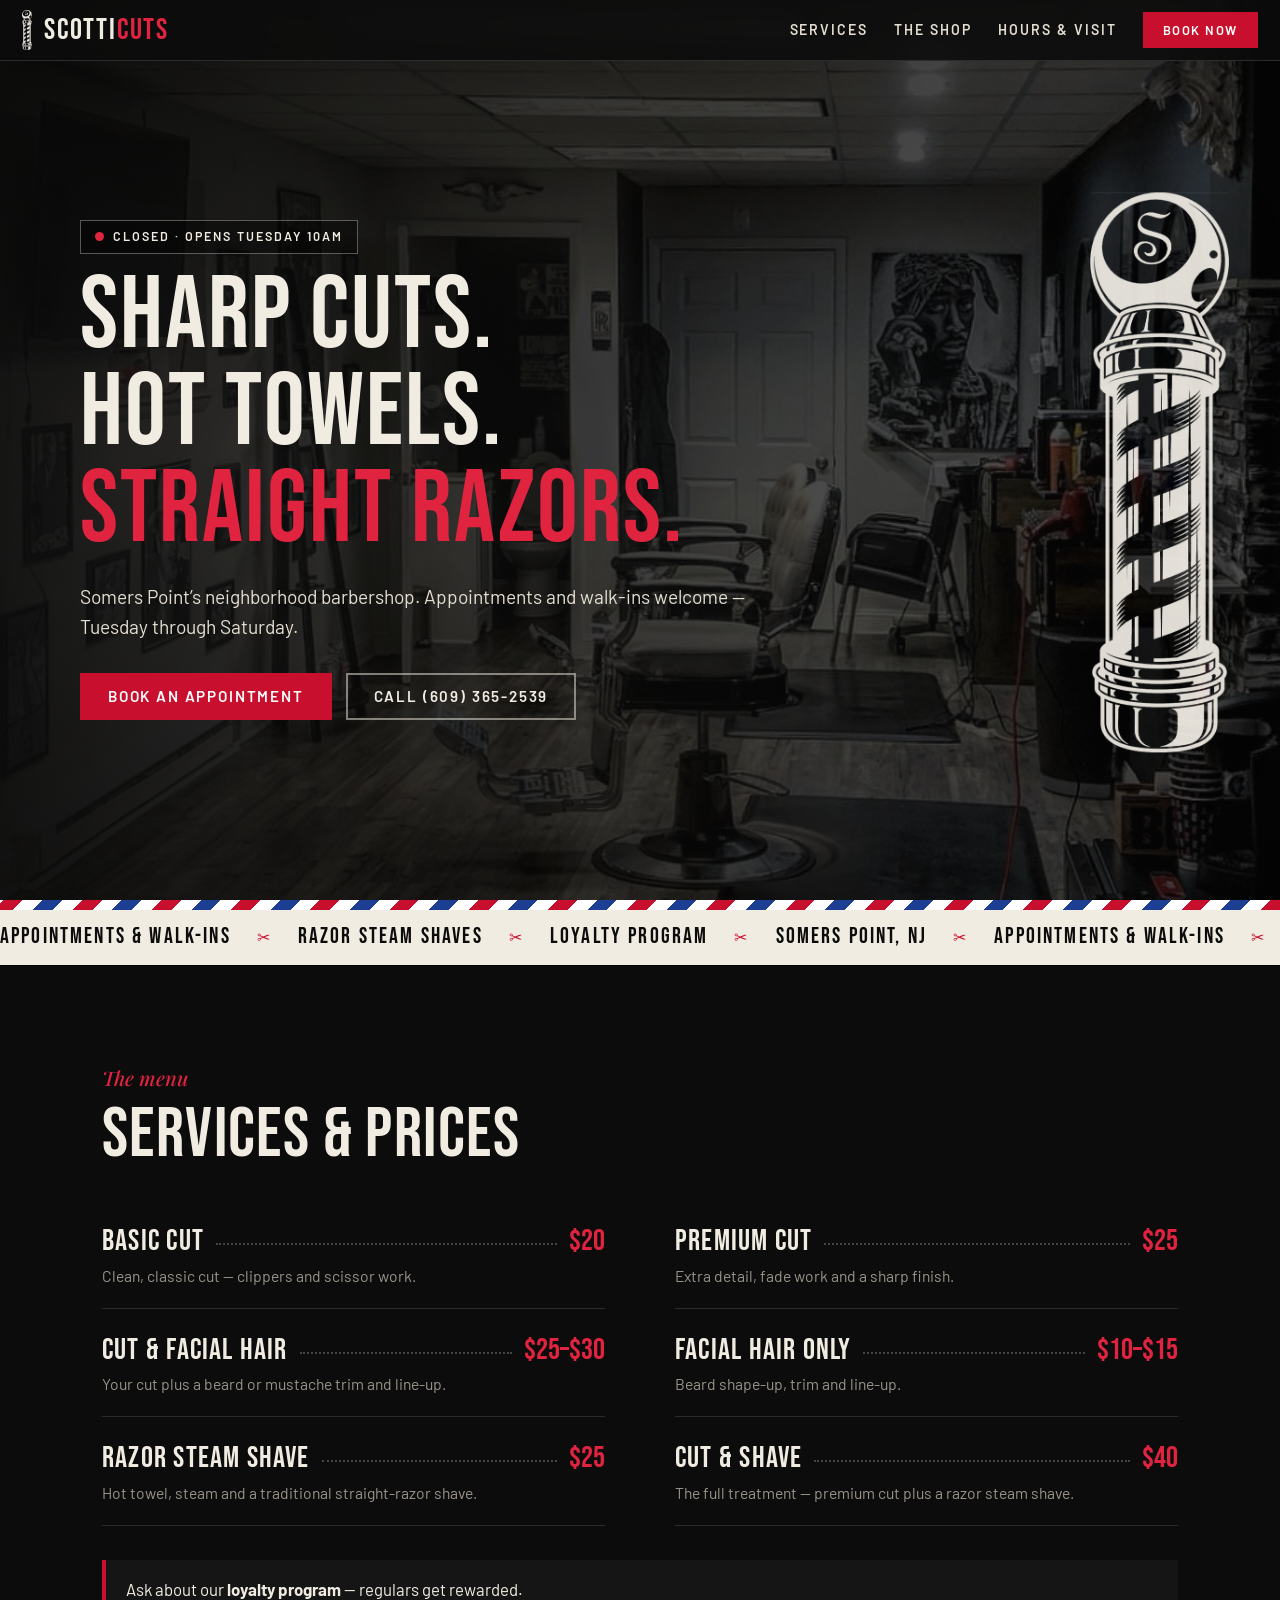
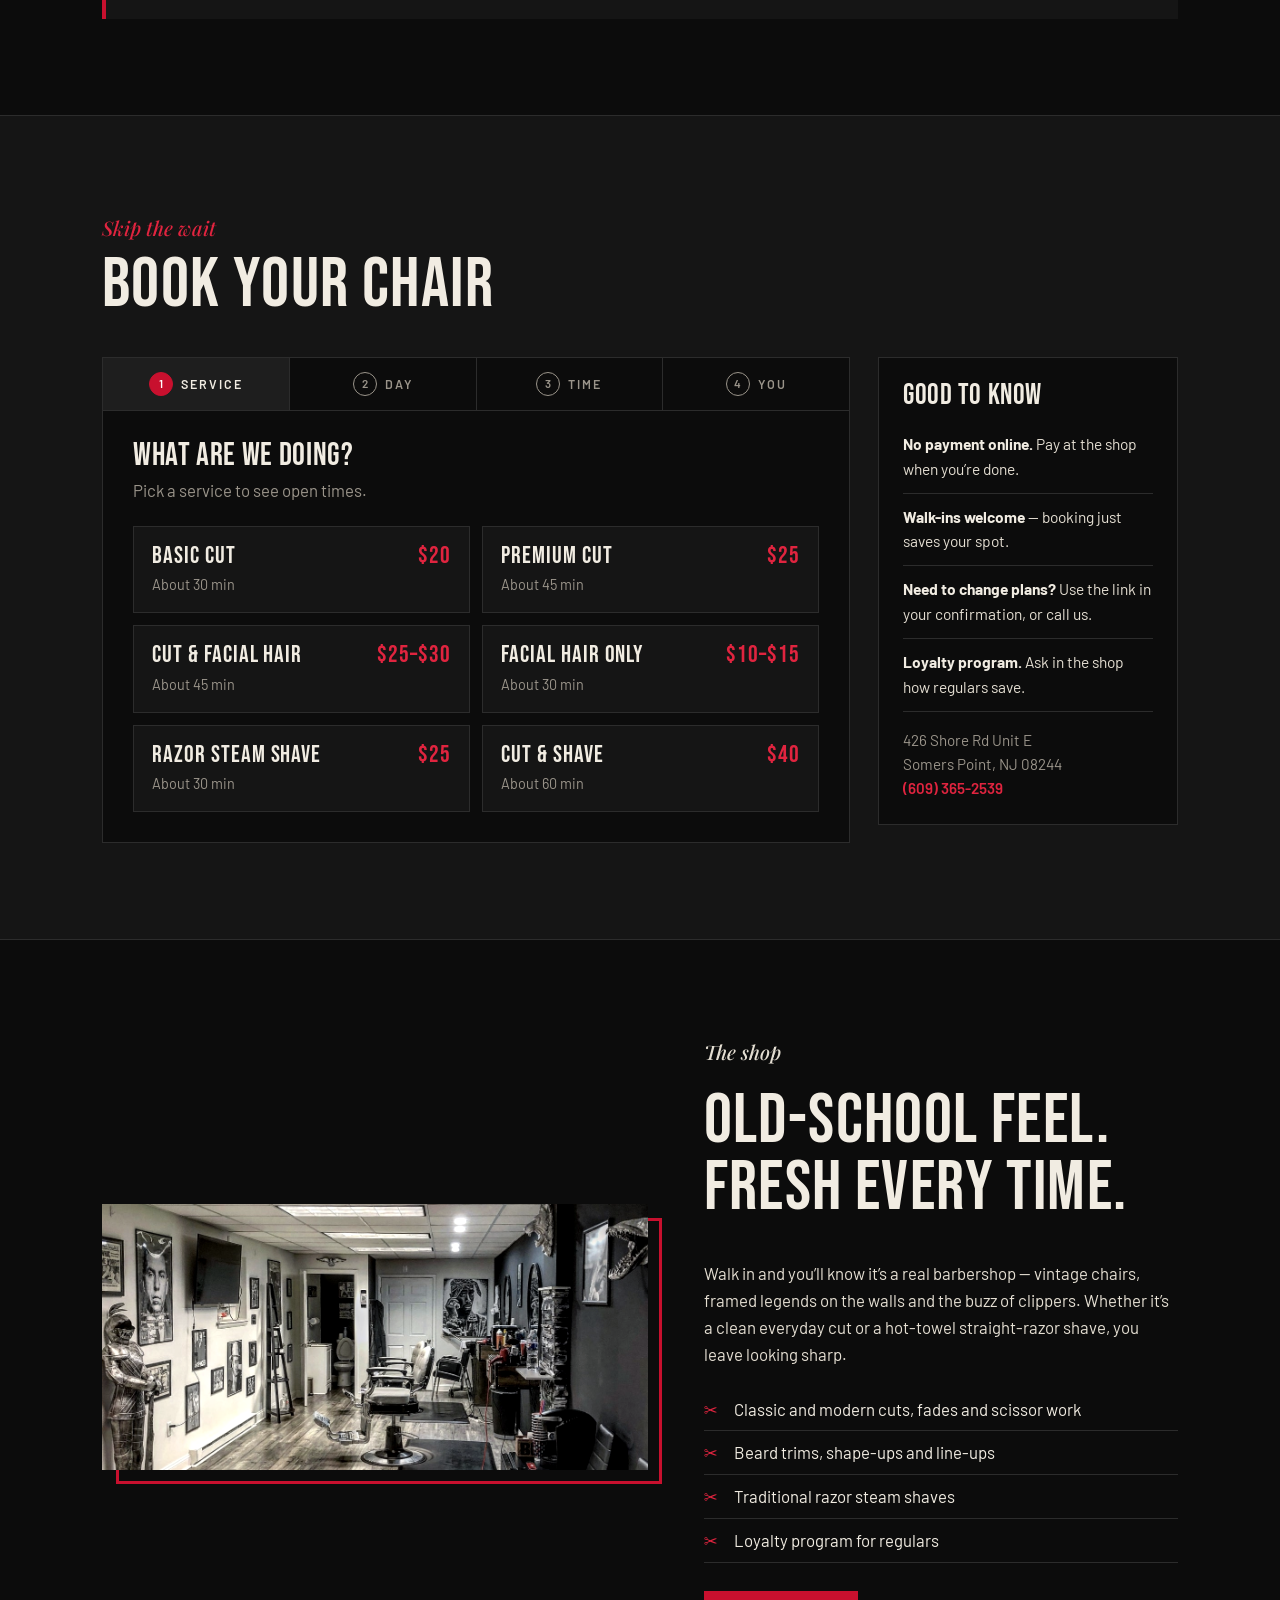
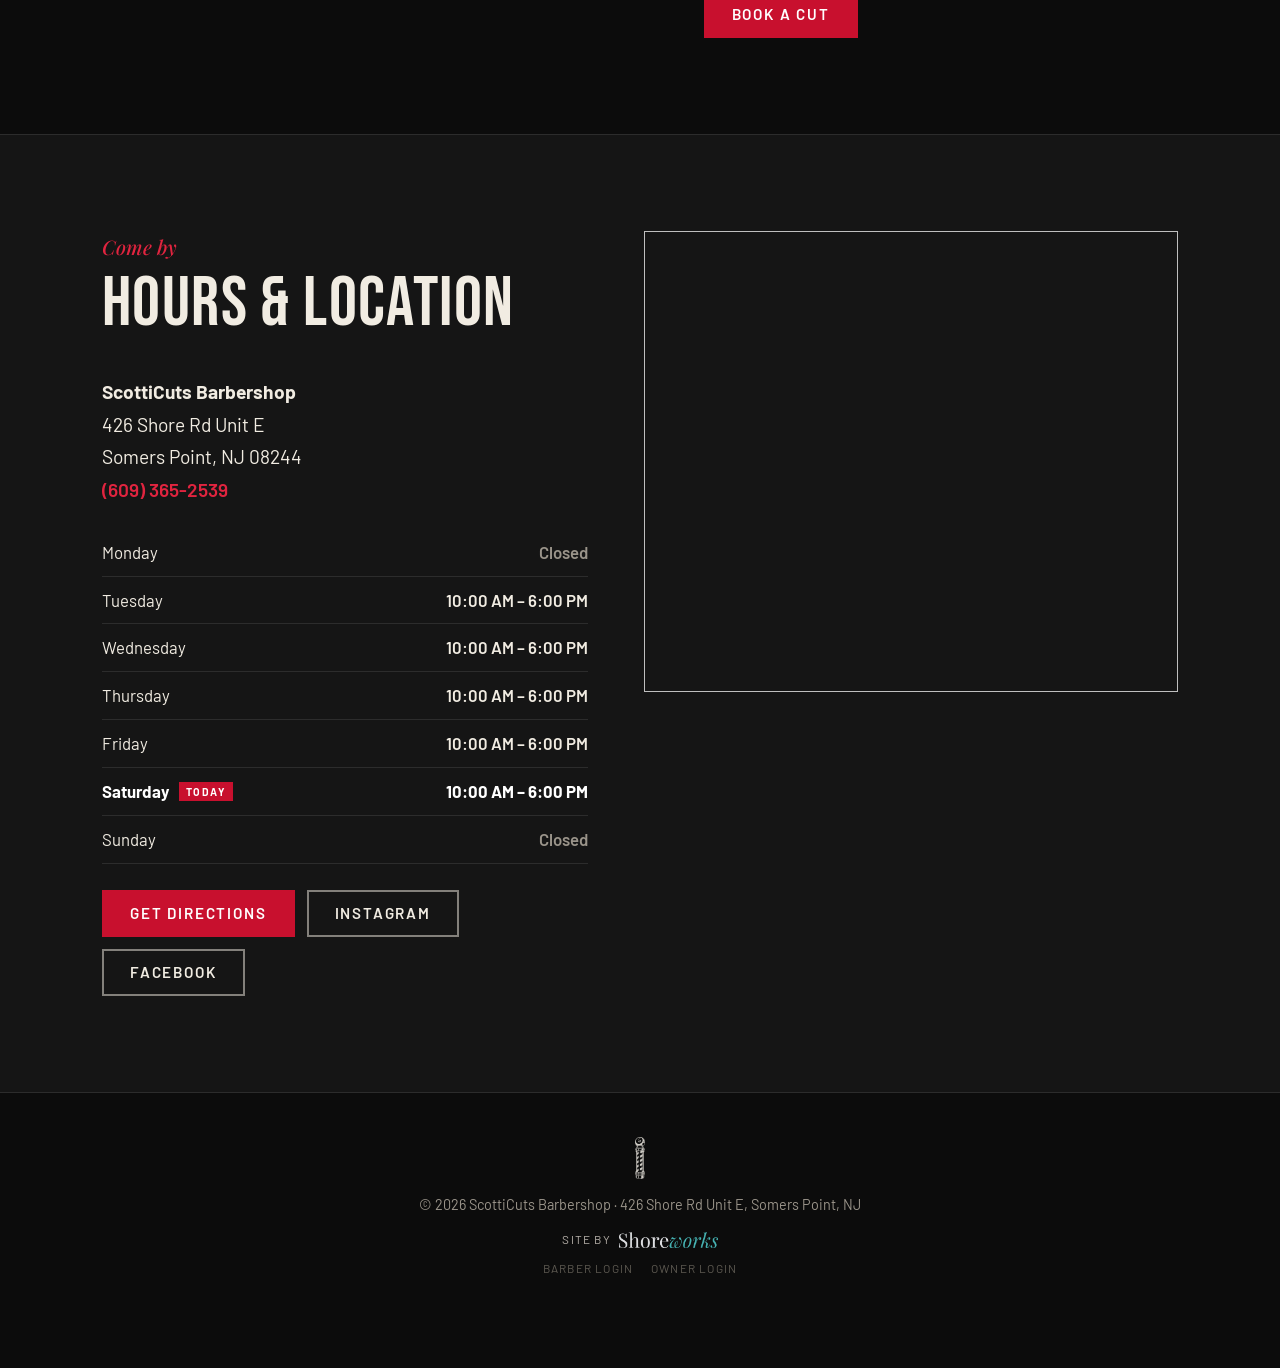
==== public/index.html @ 17491cf7 "ScottiCuts: barbershop site, online booking portal, barber profiles & portfolios Co-Authored-By: Cla" ====
<!doctype html>
<html lang="en">
<head>
<meta charset="utf-8">
<meta name="viewport" content="width=device-width, initial-scale=1">
<title>ScottiCuts Barbershop | Somers Point, NJ</title>
<meta name="description" content="ScottiCuts — classic cuts, beard trims and straight-razor steam shaves in Somers Point, NJ. Book online or walk in. 426 Shore Rd Unit E.">
<meta name="theme-color" content="#0c0c0c">
<link rel="icon" href="favicon.svg" type="image/svg+xml">
<link rel="preconnect" href="https://fonts.googleapis.com">
<link rel="preconnect" href="https://fonts.gstatic.com" crossorigin>
<link href="https://fonts.googleapis.com/css2?family=Bebas+Neue&family=Barlow:wght@400;500;600;700&family=Playfair+Display:ital,wght@1,500;1,700&display=swap" rel="stylesheet">
<link rel="stylesheet" href="styles.css">
<meta property="og:title" content="ScottiCuts Barbershop — Somers Point, NJ">
<meta property="og:description" content="Classic cuts, beard trims & razor steam shaves. Book online or walk in.">
<meta property="og:image" content="images/shop-interior.jpg">
<script type="application/ld+json">
{"@context":"https://schema.org","@type":"BarberShop","name":"ScottiCuts","telephone":"+1-609-365-2539",
 "address":{"@type":"PostalAddress","streetAddress":"426 Shore Rd Unit E","addressLocality":"Somers Point","addressRegion":"NJ","postalCode":"08244"},
 "openingHours":["Tu-Sa 10:00-18:00"],"sameAs":["https://www.facebook.com/scottisbarbershop","https://www.instagram.com/scottis_barbershop"]}
</script>
</head>
<body>

<header class="nav" id="top">
  <a class="brand" href="#top" aria-label="ScottiCuts home">
    <img src="images/pole-light.png" alt="" width="20" height="80">
    <span>Scotti<em>Cuts</em></span>
  </a>
  <nav class="nav-links" aria-label="Main">
    <a href="#services">Services</a>
    <a href="#team" id="navTeam" hidden>Barbers</a>
    <a href="#shop">The Shop</a>
    <a href="#visit">Hours &amp; Visit</a>
    <a class="btn btn-sm" href="#book">Book Now</a>
  </nav>
</header>

<section class="hero">
  <div class="hero-copy">
    <p class="eyebrow"><span class="open-badge" id="openBadge" hidden></span></p>
    <h1>Sharp cuts.<br>Hot towels.<br><span>Straight razors.</span></h1>
    <p class="lede">Somers Point’s neighborhood barbershop. Appointments and walk-ins welcome — Tuesday through Saturday.</p>
    <div class="hero-cta">
      <a class="btn" href="#book">Book an appointment</a>
      <a class="btn btn-ghost" href="tel:+16093652539">Call (609) 365-2539</a>
    </div>
  </div>
  <img class="hero-pole" src="images/pole-light.png" alt="" width="150" height="600">
</section>

<div class="stripe" aria-hidden="true"></div>

<div class="ticker" aria-hidden="true">
  <div class="ticker-track">
    <span>Appointments &amp; Walk-ins</span><span>Razor Steam Shaves</span><span>Loyalty Program</span><span>Somers Point, NJ</span>
    <span>Appointments &amp; Walk-ins</span><span>Razor Steam Shaves</span><span>Loyalty Program</span><span>Somers Point, NJ</span>
  </div>
</div>

<section class="section" id="services">
  <div class="wrap">
    <p class="kicker">The menu</p>
    <h2>Services &amp; Prices</h2>
    <ul class="menu" id="menu"></ul>
    <p class="menu-note">Ask about our <strong>loyalty program</strong> — regulars get rewarded.</p>
  </div>
</section>

<section class="section section-dark" id="book">
  <div class="wrap">
    <p class="kicker">Skip the wait</p>
    <h2>Book Your Chair</h2>
    <div class="book-layout">
    <div class="book" id="bookApp">
      <ol class="steps" id="steps">
        <li data-step="1">Service</li><li data-step="2">Day</li><li data-step="3">Time</li><li data-step="4">You</li>
      </ol>
      <div class="panel" id="panel"></div>
    </div>
    <aside class="book-aside">
      <h3>Good to know</h3>
      <ul>
        <li><b>No payment online.</b> Pay at the shop when you’re done.</li>
        <li><b>Walk-ins welcome</b> — booking just saves your spot.</li>
        <li><b>Need to change plans?</b> Use the link in your confirmation, or call us.</li>
        <li><b>Loyalty program.</b> Ask in the shop how regulars save.</li>
      </ul>
      <p class="aside-addr">426 Shore Rd Unit E<br>Somers Point, NJ 08244<br><a href="tel:+16093652539">(609) 365-2539</a></p>
    </aside>
    </div>
  </div>
</section>

<section class="section" id="team" hidden>
  <div class="wrap">
    <p class="kicker">The crew</p>
    <h2>Meet the Barbers</h2>
    <div class="team" id="teamGrid"></div>
  </div>
</section>

<section class="section" id="shop">
  <div class="wrap shop">
    <figure class="shop-photo">
      <img src="images/shop-interior.jpg" alt="Inside ScottiCuts: vintage barber chairs, framed portraits and a dark accent wall" loading="lazy">
    </figure>
    <div class="shop-copy">
      <p class="kicker">The shop</p>
      <h2>Old-school feel.<br>Fresh every time.</h2>
      <p>Walk in and you’ll know it’s a real barbershop — vintage chairs, framed legends on the walls and the buzz of clippers. Whether it’s a clean everyday cut or a hot-towel straight-razor shave, you leave looking sharp.</p>
      <ul class="ticks">
        <li>Classic and modern cuts, fades and scissor work</li>
        <li>Beard trims, shape-ups and line-ups</li>
        <li>Traditional razor steam shaves</li>
        <li>Loyalty program for regulars</li>
      </ul>
      <a class="btn" href="#book">Book a cut</a>
    </div>
  </div>
</section>

<section class="section section-dark" id="visit">
  <div class="wrap visit">
    <div>
      <p class="kicker">Come by</p>
      <h2>Hours &amp; Location</h2>
      <address>
        <strong>ScottiCuts Barbershop</strong><br>
        426 Shore Rd Unit E<br>Somers Point, NJ 08244<br>
        <a href="tel:+16093652539">(609) 365-2539</a>
      </address>
      <table class="hours" id="hours" aria-label="Opening hours"></table>
      <div class="visit-cta">
        <a class="btn" href="https://www.google.com/maps/dir/?api=1&destination=426+Shore+Road+Somers+Point+NJ+08244" target="_blank" rel="noopener">Get directions</a>
        <a class="btn btn-ghost" href="https://www.instagram.com/scottis_barbershop" target="_blank" rel="noopener">Instagram</a>
        <a class="btn btn-ghost" href="https://www.facebook.com/scottisbarbershop" target="_blank" rel="noopener">Facebook</a>
      </div>
    </div>
    <div class="map">
      <iframe title="Map to ScottiCuts" loading="lazy" referrerpolicy="no-referrer-when-downgrade"
        src="https://www.google.com/maps?q=426+Shore+Rd+Unit+E+Somers+Point+NJ+08244&amp;output=embed"></iframe>
    </div>
  </div>
</section>

<footer class="footer">
  <img src="images/pole-light.png" alt="" width="14" height="56">
  <p>© <span id="yr">2026</span> ScottiCuts Barbershop · 426 Shore Rd Unit E, Somers Point, NJ</p>
  <p class="credit"><a class="footer-credit" href="https://shoreworksnj.com" target="_blank" rel="noopener">Site by <img src="images/shoreworks-logo-light.png" width="1327" height="215" alt="Shoreworks" loading="lazy"></a><span class="logins"><a class="staff" href="staff">Barber login</a><a class="staff" href="admin">Owner login</a></span></p>
</footer>

<dialog id="lightbox" aria-label="Portfolio photo"><button class="lb-x" type="button" aria-label="Close">✕</button><button class="lb-nav prev" type="button" aria-label="Previous">‹</button><figure><img alt=""><figcaption></figcaption></figure><button class="lb-nav next" type="button" aria-label="Next">›</button></dialog>

<a class="sticky-book" href="#book">Book Now</a>

<script src="app.js"></script>
</body>
</html>
---- public/styles.css ----
:root{
  --ink:#0c0c0c; --coal:#151515; --coal2:#1e1e1e; --line:#2c2c2c;
  --bone:#f1ece2; --bone2:#e4ded2; --mute:#9a948a;
  --red:#c8102e; --red2:#e0243f; --blue:#1c3f94;
  --display:'Bebas Neue','Oswald',Impact,sans-serif;
  --body:'Barlow',system-ui,-apple-system,'Segoe UI',sans-serif;
  --serif:'Playfair Display',Georgia,serif;
}
*{box-sizing:border-box;margin:0;padding:0}
html{scroll-behavior:smooth;scroll-padding-top:76px}
body{background:var(--ink);color:var(--bone);font-family:var(--body);font-size:1.05rem;line-height:1.6;-webkit-font-smoothing:antialiased}
img{max-width:100%;display:block}
a{color:inherit}
h1,h2,h3{font-family:var(--display);font-weight:400;letter-spacing:.02em;line-height:.95;text-transform:uppercase}
:focus-visible{outline:3px solid var(--red2);outline-offset:3px}
.wrap{max-width:1120px;margin:0 auto;padding:0 22px}

/* buttons */
.btn{display:inline-flex;align-items:center;justify-content:center;gap:8px;padding:14px 26px;background:var(--red);color:#fff;border:2px solid var(--red);font:600 .95rem/1 var(--body);letter-spacing:.12em;text-transform:uppercase;text-decoration:none;cursor:pointer;transition:background .15s,color .15s,transform .15s,border-color .15s}
.btn:hover{background:var(--red2);border-color:var(--red2);transform:translateY(-1px)}
.btn:disabled{opacity:.45;cursor:not-allowed;transform:none}
.btn-ghost{background:transparent;color:var(--bone);border-color:rgba(241,236,226,.5)}
.btn-ghost:hover{background:var(--bone);color:var(--ink);border-color:var(--bone)}
.btn-sm{padding:10px 18px;font-size:.8rem}
.btn-light{background:var(--bone);border-color:var(--bone);color:var(--ink)}
.btn-light:hover{background:#fff;border-color:#fff}

/* nav */
.nav{position:fixed;top:0;left:0;right:0;z-index:50;display:flex;align-items:center;justify-content:space-between;padding:10px 22px;background:rgba(12,12,12,.88);backdrop-filter:blur(8px);border-bottom:1px solid var(--line)}
.brand{display:flex;align-items:center;gap:12px;text-decoration:none;font-family:var(--display);font-size:1.9rem;letter-spacing:.06em;line-height:1}
.brand img{height:40px;width:auto}
.brand em{font-style:normal;color:var(--red2)}
.nav-links{display:flex;align-items:center;gap:26px}
.nav-links a:not(.btn){text-decoration:none;font-weight:600;font-size:.88rem;letter-spacing:.14em;text-transform:uppercase;color:var(--bone2)}
.nav-links a:not(.btn):hover{color:#fff}

/* hero */
.hero{position:relative;min-height:100svh;display:flex;align-items:center;padding:110px 22px 70px;background:
  linear-gradient(90deg,rgba(12,12,12,.95) 0%,rgba(12,12,12,.72) 55%,rgba(12,12,12,.5) 100%),
  url('images/shop-interior.jpg') center/cover no-repeat;filter:none}
.hero::before{content:"";position:absolute;inset:0;background:radial-gradient(ellipse at 20% 50%,transparent 0,rgba(0,0,0,.45) 100%);pointer-events:none}
.hero-copy{position:relative;max-width:1120px;width:100%;margin:0 auto;padding:0 0}
.hero-copy>*{max-width:700px}
.hero h1{font-size:clamp(3rem,8.2vw,6.4rem);margin:14px 0 22px}
.hero h1 span{color:var(--red2)}
.lede{font-size:1.2rem;color:var(--bone2);margin-bottom:30px}
.hero-cta{display:flex;flex-wrap:wrap;gap:14px}
.hero-pole{position:absolute;right:max(4vw,22px);top:50%;transform:translateY(-46%);height:min(64vh,560px);width:auto;opacity:.92;filter:drop-shadow(0 8px 30px rgba(0,0,0,.6))}
.eyebrow{min-height:30px}
.open-badge{display:inline-flex;align-items:center;gap:9px;padding:6px 14px;border:1px solid rgba(241,236,226,.35);font-size:.78rem;font-weight:600;letter-spacing:.16em;text-transform:uppercase;background:rgba(0,0,0,.4)}
.open-badge::before{content:"";width:9px;height:9px;border-radius:50%;background:#3ddc84;box-shadow:0 0 0 0 rgba(61,220,132,.6);animation:pulse 2s infinite}
.open-badge.closed::before{background:var(--red2);animation:none}
@keyframes pulse{70%{box-shadow:0 0 0 9px rgba(61,220,132,0)}100%{box-shadow:0 0 0 0 rgba(61,220,132,0)}}

/* barber-pole stripe + ticker */
.stripe{height:10px;background:repeating-linear-gradient(-45deg,var(--red) 0 14px,#fff 14px 28px,var(--blue) 28px 42px,#fff 42px 56px)}
.ticker{overflow:hidden;background:var(--bone);color:var(--ink);border-bottom:1px solid #000}
.ticker-track{display:flex;width:max-content;animation:tick 28s linear infinite}
.ticker span{font-family:var(--display);font-size:1.35rem;letter-spacing:.1em;padding:10px 0;white-space:nowrap}
.ticker span::after{content:"✂";margin:0 26px;color:var(--red);font-size:1rem}
@keyframes tick{to{transform:translateX(-50%)}}

/* sections */
.section{padding:96px 0}
.section-dark{background:var(--coal);border-top:1px solid var(--line);border-bottom:1px solid var(--line)}
.kicker{font-family:var(--serif);font-style:italic;font-weight:500;color:var(--red2);font-size:1.25rem;margin-bottom:8px}
h2{font-size:clamp(2.6rem,6vw,4.4rem);margin-bottom:38px}

/* service menu */
.menu{list-style:none;display:grid;grid-template-columns:1fr 1fr;gap:6px 70px}
.menu li{padding:20px 0;border-bottom:1px solid var(--line)}
.menu .row{display:flex;align-items:baseline;gap:12px}
.menu .name{font-family:var(--display);font-size:1.9rem;letter-spacing:.04em;line-height:1}
.menu .dots{flex:1;border-bottom:2px dotted #444;transform:translateY(-5px)}
.menu .price{font-family:var(--display);font-size:1.9rem;color:var(--red2);line-height:1}
.menu .desc{color:var(--mute);font-size:.98rem;margin-top:6px}
.menu .dur{color:var(--mute);font-size:.8rem;letter-spacing:.14em;text-transform:uppercase}
.menu-note{margin-top:34px;padding:16px 20px;border-left:4px solid var(--red);background:var(--coal);font-size:1.05rem}

/* booking widget */
.book-layout{display:grid;grid-template-columns:minmax(0,1fr) 300px;gap:28px;align-items:start}
.book{background:var(--ink);border:1px solid var(--line)}
.book-aside{border:1px solid var(--line);padding:24px;background:var(--ink)}
.book-aside h3{font-size:1.8rem;margin-bottom:12px}
.book-aside ul{list-style:none}
.book-aside li{padding:11px 0;border-bottom:1px solid var(--line);color:var(--bone2);font-size:.97rem}
.book-aside b{color:var(--bone)}
.aside-addr{margin-top:16px;color:var(--mute);font-size:.95rem}
.aside-addr a{color:var(--red2);font-weight:600;text-decoration:none}
.steps{list-style:none;display:flex;border-bottom:1px solid var(--line)}
.steps li{flex:1;padding:14px 8px;text-align:center;font-weight:600;font-size:.78rem;letter-spacing:.16em;text-transform:uppercase;color:var(--mute);border-right:1px solid var(--line);position:relative}
.steps li:last-child{border-right:0}
.steps li::before{content:attr(data-step);display:inline-grid;place-items:center;width:22px;height:22px;margin-right:8px;border:1px solid currentColor;border-radius:50%;font-size:.72rem;letter-spacing:0}
.steps li.on{color:var(--bone);background:var(--coal2)}
.steps li.on::before{background:var(--red);border-color:var(--red);color:#fff}
.steps li.done{color:var(--bone2)}
.steps li.done::before{content:"✓";background:transparent}
.panel{padding:30px}
.panel h3{font-size:2rem;margin-bottom:6px}
.panel .sub{color:var(--mute);margin-bottom:22px}
.svc-grid{display:grid;grid-template-columns:repeat(2,1fr);gap:12px}
.svc{text-align:left;background:var(--coal);border:1px solid var(--line);color:inherit;padding:16px 18px;cursor:pointer;font:inherit;transition:border-color .15s,background .15s}
.svc:hover{border-color:var(--bone)}
.svc[aria-pressed=true]{border-color:var(--red2);background:var(--coal2);box-shadow:inset 4px 0 0 var(--red)}
.svc .t{display:flex;justify-content:space-between;gap:10px;font-family:var(--display);font-size:1.5rem;letter-spacing:.04em;line-height:1.1}
.svc .t b{color:var(--red2);font-weight:400}
.svc .m{color:var(--mute);font-size:.9rem;margin-top:4px}

.cal-head{display:flex;align-items:center;justify-content:space-between;margin-bottom:12px}
.cal-head strong{font-family:var(--display);font-size:1.7rem;letter-spacing:.06em;font-weight:400}
.cal-nav{width:42px;height:42px;background:var(--coal);border:1px solid var(--line);color:var(--bone);font-size:1.2rem;cursor:pointer}
.cal-nav:hover:not(:disabled){border-color:var(--bone)}
.cal-nav:disabled{opacity:.3;cursor:not-allowed}
.cal{display:grid;grid-template-columns:repeat(7,1fr);gap:6px}
.cal .dow{text-align:center;font-size:.72rem;letter-spacing:.14em;text-transform:uppercase;color:var(--mute);padding:6px 0}
.cal button,.cal .blank{height:52px}
.cal button{background:var(--coal);border:1px solid var(--line);color:var(--bone);font:600 1rem var(--body);cursor:pointer;transition:border-color .15s,background .15s}
.cal button:hover:not(:disabled){border-color:var(--bone)}
.cal button:disabled{background:transparent;color:#4a4742;border-color:transparent;cursor:not-allowed;text-decoration:line-through;text-decoration-color:#3a3732}
.cal button.today{box-shadow:inset 0 -3px 0 var(--red)}
.cal button[aria-pressed=true]{background:var(--red);border-color:var(--red);color:#fff}

.slots{display:grid;grid-template-columns:repeat(auto-fill,minmax(112px,1fr));gap:10px;margin-bottom:8px}
.slots-label{font-size:.76rem;letter-spacing:.16em;text-transform:uppercase;color:var(--mute);margin:18px 0 10px}
.slot{padding:13px 8px;background:var(--coal);border:1px solid var(--line);color:var(--bone);font:600 1rem var(--body);cursor:pointer;min-height:46px}
.slot:hover{border-color:var(--bone)}
.slot[aria-pressed=true]{background:var(--red);border-color:var(--red);color:#fff}
.empty{padding:22px;border:1px dashed var(--line);color:var(--mute);text-align:center}

.form{display:grid;grid-template-columns:1fr 1fr;gap:14px}
.form .full{grid-column:1/-1}
.field label{display:block;font-size:.76rem;font-weight:600;letter-spacing:.14em;text-transform:uppercase;color:var(--mute);margin-bottom:6px}
.field input,.field textarea,.field select{width:100%;padding:13px 14px;background:var(--coal);border:1px solid var(--line);color:var(--bone);font:inherit;border-radius:0}
.field textarea{min-height:84px;resize:vertical}
.field input:focus,.field textarea:focus,.field select:focus{outline:none;border-color:var(--red2)}
.hp{position:absolute;left:-9999px;width:1px;height:1px;overflow:hidden}
.summary{display:flex;flex-wrap:wrap;gap:6px 18px;padding:14px 18px;background:var(--coal);border-left:4px solid var(--red);margin-bottom:20px}
.summary b{font-weight:600}
.err{color:#ff7a8c;margin-top:14px;min-height:1.4em;font-size:.98rem}
.nav-row{display:flex;justify-content:space-between;align-items:center;gap:12px;margin-top:26px;flex-wrap:wrap}
.link-btn{background:none;border:0;color:var(--mute);font:600 .85rem var(--body);letter-spacing:.12em;text-transform:uppercase;cursor:pointer;padding:10px 4px}
.link-btn:hover{color:var(--bone)}
.done-card{text-align:center;padding:14px 0 6px}
.done-card .check{width:74px;height:74px;margin:0 auto 18px;border-radius:50%;background:var(--red);display:grid;place-items:center;font-size:2.2rem;color:#fff}
.done-card h3{font-size:2.6rem}
.done-card .when{font-family:var(--display);font-size:1.9rem;letter-spacing:.05em;margin:12px 0 4px}
.done-card p{color:var(--bone2)}
.done-actions{display:flex;flex-wrap:wrap;gap:12px;justify-content:center;margin-top:26px}
.walkin{margin-top:22px;color:var(--mute)}
.walkin a{color:var(--bone)}

/* shop */
.shop{display:grid;grid-template-columns:1.15fr 1fr;gap:56px;align-items:center}
.shop-photo{position:relative}
.shop-photo::after{content:"";position:absolute;inset:14px -14px -14px 14px;border:3px solid var(--red);z-index:-1}
.shop-photo img{width:100%;filter:grayscale(.25) contrast(1.05)}
.shop-copy p{color:var(--bone2);margin-bottom:20px}
.ticks{list-style:none;margin:0 0 28px}
.ticks li{padding:8px 0 8px 30px;position:relative;border-bottom:1px solid var(--line)}
.ticks li::before{content:"✂";position:absolute;left:0;color:var(--red2)}

/* visit */
.visit{display:grid;grid-template-columns:1fr 1.1fr;gap:56px;align-items:start}
address{font-style:normal;font-size:1.2rem;line-height:1.7;margin-bottom:22px}
address a{color:var(--red2);font-weight:600;text-decoration:none}
.hours{width:100%;border-collapse:collapse;margin-bottom:26px}
.hours td{padding:10px 0;border-bottom:1px solid var(--line)}
.hours td:last-child{text-align:right;font-weight:600}
.hours tr.today td{color:#fff;font-weight:700}
.hours tr.today td:first-child::after{content:"Today";margin-left:10px;font-size:.66rem;letter-spacing:.14em;text-transform:uppercase;background:var(--red);padding:3px 7px;vertical-align:2px}
.hours .closed{color:var(--mute);font-weight:400}
.visit-cta{display:flex;flex-wrap:wrap;gap:12px}
.map{aspect-ratio:4/3.4;border:1px solid var(--line);filter:grayscale(1) invert(.92) contrast(.9)}
.map iframe{width:100%;height:100%;border:0}

/* team */
[hidden]{display:none!important}
.team{display:grid;gap:34px}
.barber>*{min-width:0}
.barber{display:grid;grid-template-columns:260px minmax(0,1fr);gap:34px;padding-bottom:34px;border-bottom:1px solid var(--line)}
.barber:last-child{border-bottom:0;padding-bottom:0}
.b-photo{aspect-ratio:4/5;background:var(--coal2) center/cover no-repeat;border:1px solid var(--line);position:relative;display:grid;place-items:center;font-family:var(--display);font-size:5rem;color:#444}
.b-photo::after{content:"";position:absolute;inset:10px -10px -10px 10px;border:2px solid var(--red);z-index:-1}
.b-name{font-size:clamp(2.2rem,5vw,3.2rem);line-height:1}
.b-title{font-family:var(--serif);font-style:italic;color:var(--red2);font-size:1.15rem;margin:6px 0 14px}
.b-bio{color:var(--bone2);max-width:62ch;white-space:pre-line;margin-bottom:20px}
.b-work{display:grid;grid-template-columns:repeat(auto-fill,minmax(110px,1fr));gap:8px;margin-bottom:20px;max-width:640px}
.b-work button{min-width:0;padding:0;border:0;background:var(--coal2);cursor:zoom-in;aspect-ratio:1;overflow:hidden;position:relative}
.b-work img{width:100%;height:100%;object-fit:cover;display:block;transition:transform .25s,filter .25s;filter:grayscale(.2)}
.b-work button:hover img{transform:scale(1.06);filter:none}
.b-work .more{position:absolute;inset:0;display:grid;place-items:center;background:rgba(0,0,0,.62);font-family:var(--display);font-size:1.6rem;color:#fff;letter-spacing:.06em}
#lightbox{margin:auto;background:transparent;border:0;padding:0;max-width:96vw;max-height:96vh;color:var(--bone);overflow:visible}
#lightbox::backdrop{background:rgba(0,0,0,.92)}
#lightbox[open]{display:flex;align-items:center;gap:12px}
#lightbox figure{margin:0;text-align:center}
#lightbox img{max-width:min(86vw,1100px);max-height:80vh;object-fit:contain;display:block;margin:0 auto}
#lightbox figcaption{margin-top:10px;color:var(--bone2);min-height:1.4em}
.lb-nav,.lb-x{background:rgba(255,255,255,.08);border:1px solid var(--line);color:#fff;cursor:pointer;font-size:1.6rem;width:48px;height:64px;flex:none}
.lb-x{position:fixed;top:14px;right:14px;width:46px;height:46px;font-size:1.1rem;z-index:2}
.lb-nav:hover,.lb-x:hover{background:var(--red)}

/* footer */
.footer{text-align:center;padding:44px 22px 90px;color:var(--mute);font-size:.9rem;background:var(--ink)}
.footer>img{height:42px;width:auto;margin:0 auto 14px;opacity:.85}
.credit{margin-top:14px;display:flex;flex-direction:column;align-items:center;gap:10px}
.footer-credit{display:inline-flex;align-items:center;gap:8px;font-size:.74rem;letter-spacing:.1em;text-transform:uppercase;color:#b7b1aa;text-decoration:none}
.footer-credit img{height:16px;width:auto;opacity:.9}
.footer-credit:hover{color:#fff}
.logins{display:flex;gap:18px}
.staff{color:#5d5951;font-size:.74rem;letter-spacing:.1em;text-transform:uppercase;text-decoration:none}
.staff:hover{color:var(--bone)}

.sticky-book{display:none}

@media (max-width:860px){
  .nav-links a:not(.btn){display:none}
  .hero-pole{display:none}
  .section{padding:68px 0}
  .menu{grid-template-columns:1fr}
  .book-layout{grid-template-columns:1fr}
  .shop,.visit{grid-template-columns:1fr;gap:38px}
  .barber{grid-template-columns:minmax(0,1fr);gap:22px}
  .b-photo{max-width:260px}
  .lb-nav{width:38px;height:54px;position:fixed;top:50%;transform:translateY(-50%);z-index:2}
  .lb-nav.prev{left:6px}.lb-nav.next{right:6px}
  .shop-photo::after{inset:10px -8px -10px 8px}
  .panel{padding:22px 18px}
  .svc-grid{grid-template-columns:1fr}
  .form{grid-template-columns:1fr}
  .steps li{font-size:0;padding:12px 0}
  .steps li::before{margin:0;font-size:.74rem}
  .steps li.on{font-size:.72rem}
  .steps li.on::before{margin-right:8px}
  .sticky-book{display:block;position:fixed;left:14px;right:14px;bottom:14px;z-index:40;text-align:center;padding:16px;background:var(--red);color:#fff;font:600 .95rem var(--body);letter-spacing:.14em;text-transform:uppercase;text-decoration:none;box-shadow:0 6px 24px rgba(0,0,0,.6)}
  .sticky-book.hide{display:none}
}
@media (prefers-reduced-motion:reduce){
  html{scroll-behavior:auto}
  .ticker-track,.open-badge::before{animation:none}
}
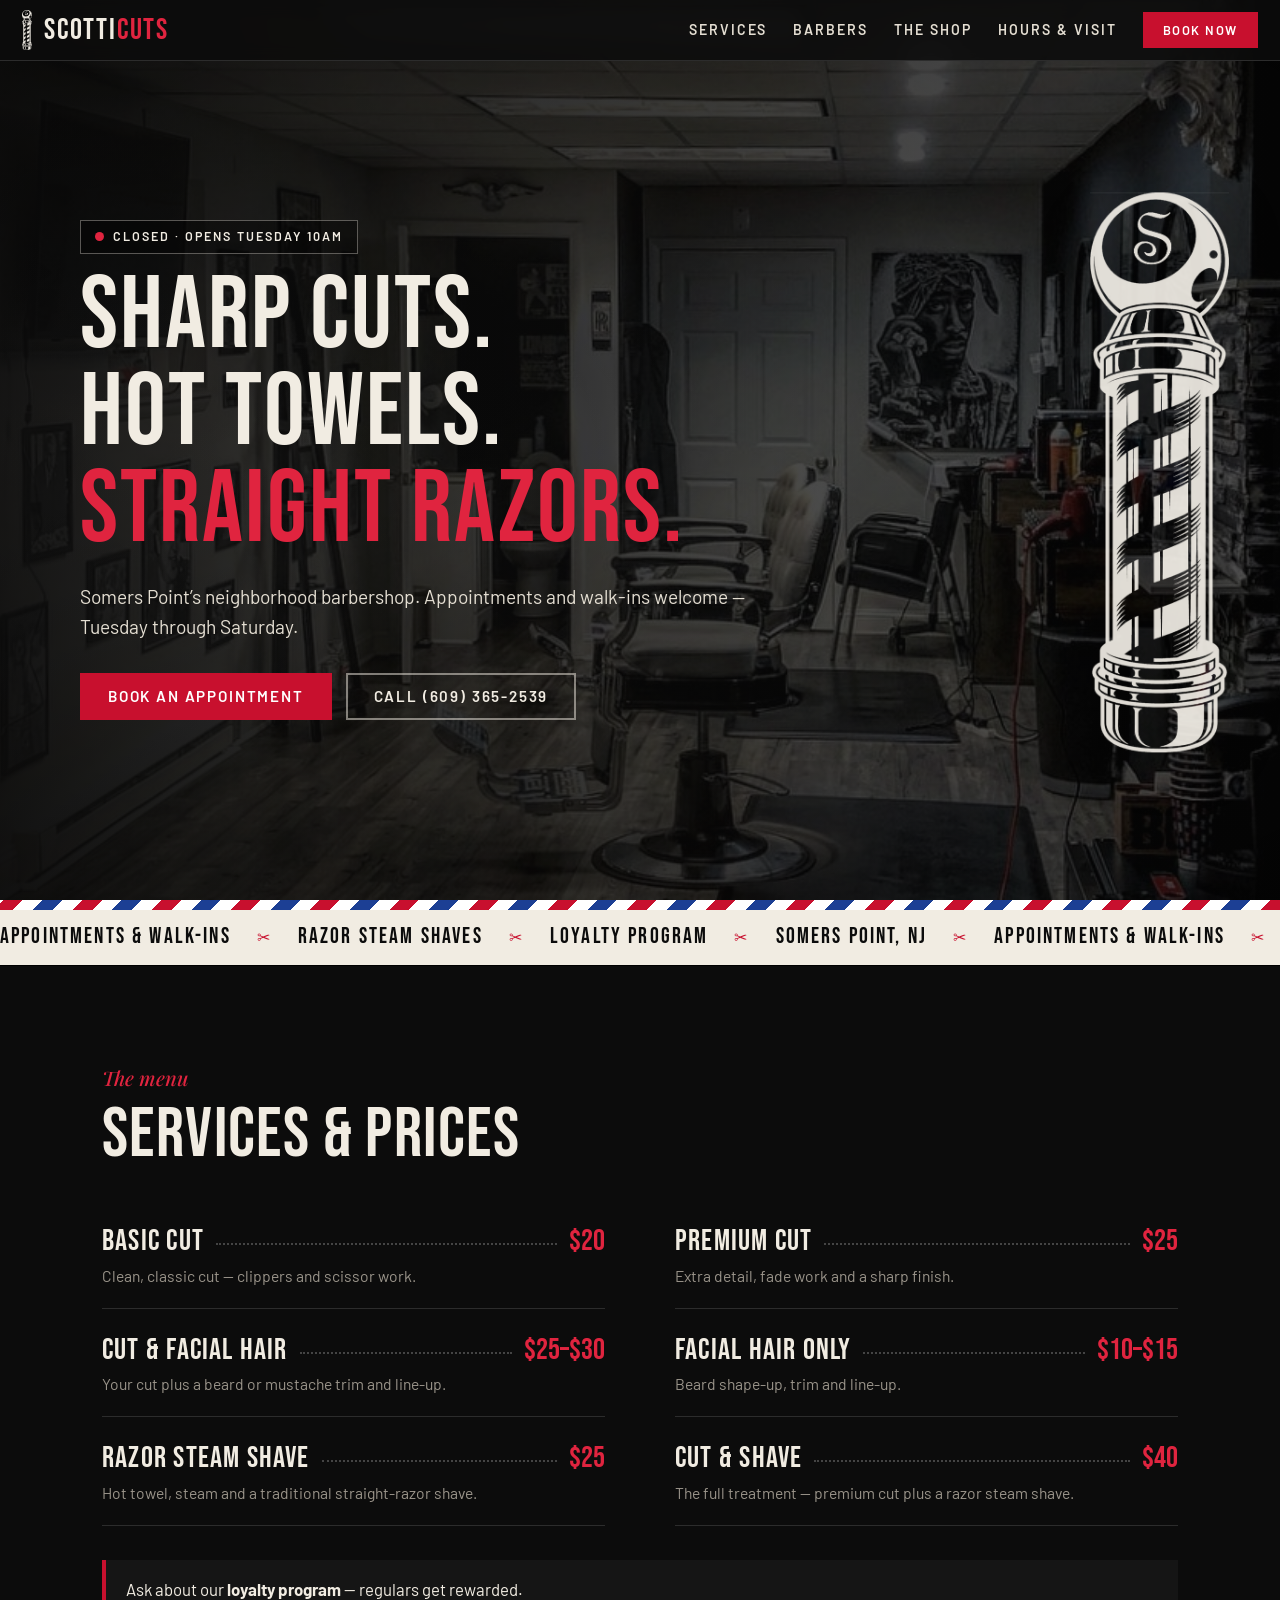
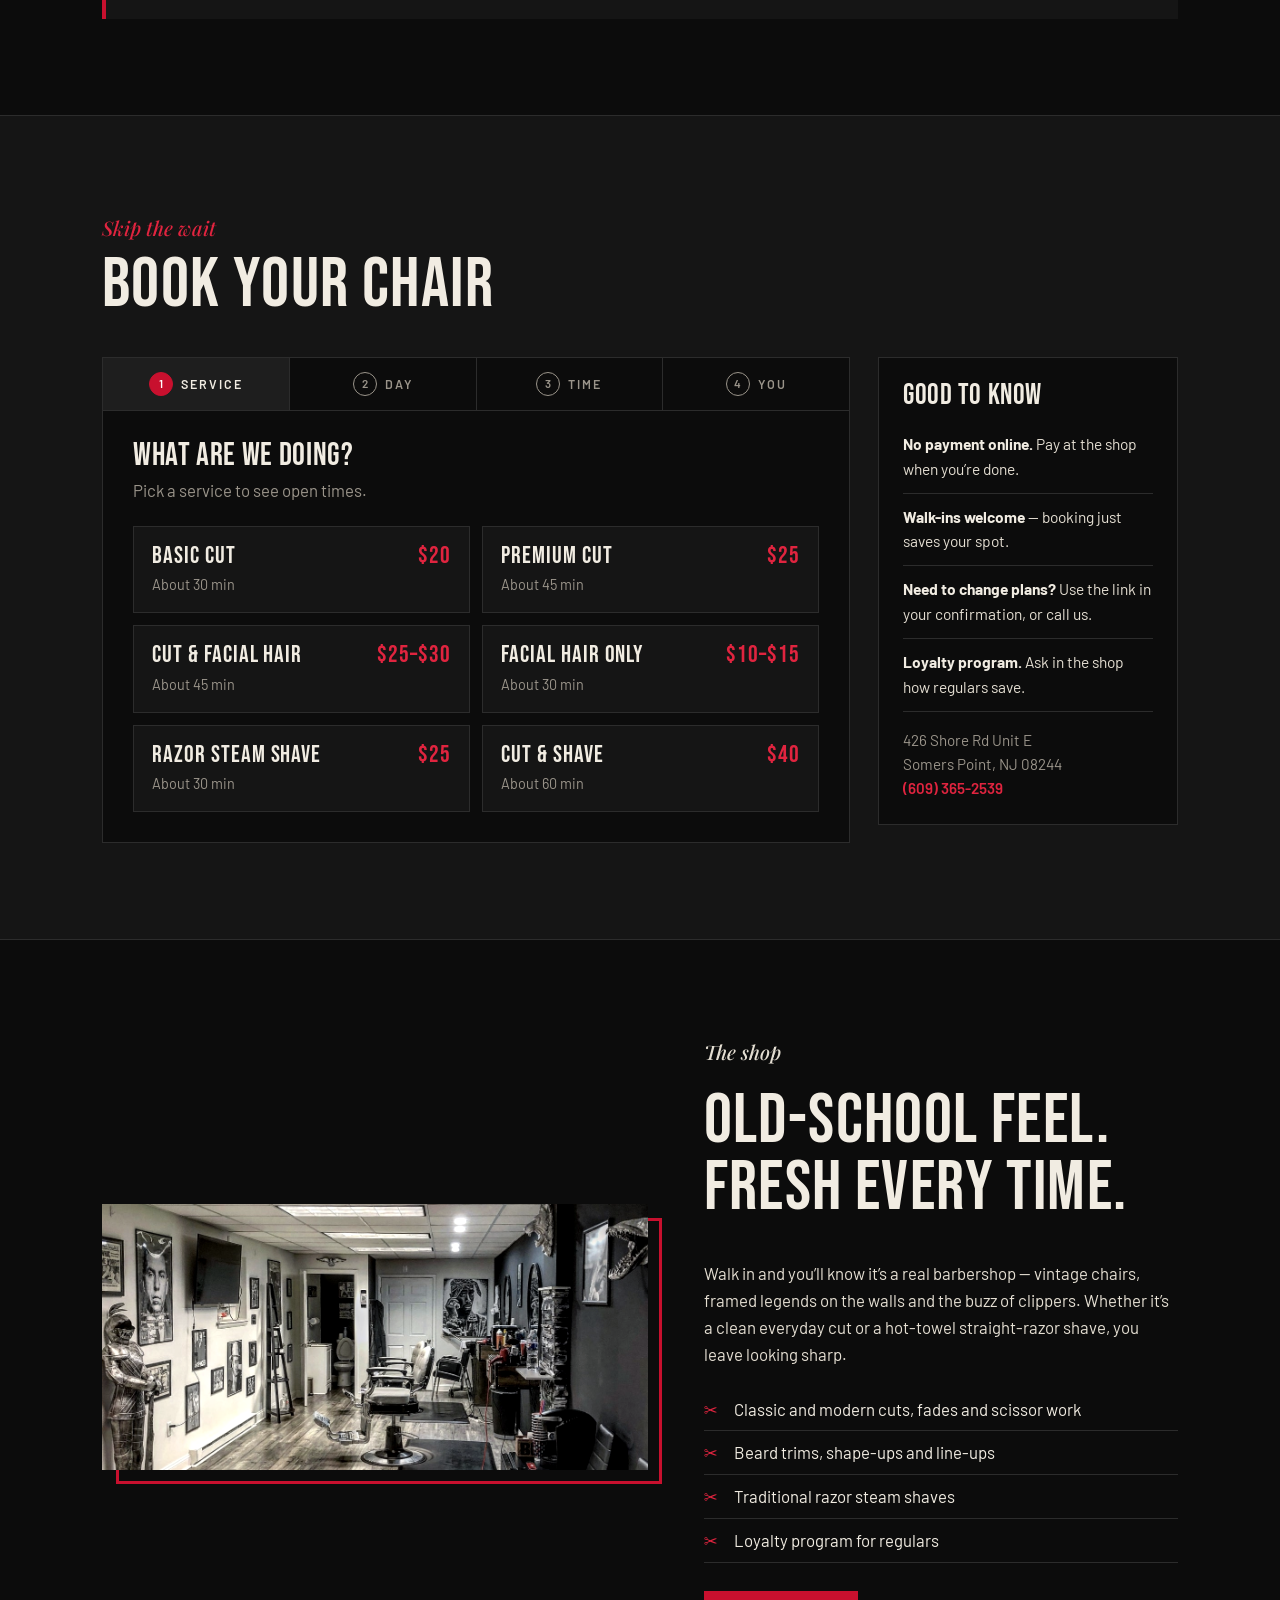
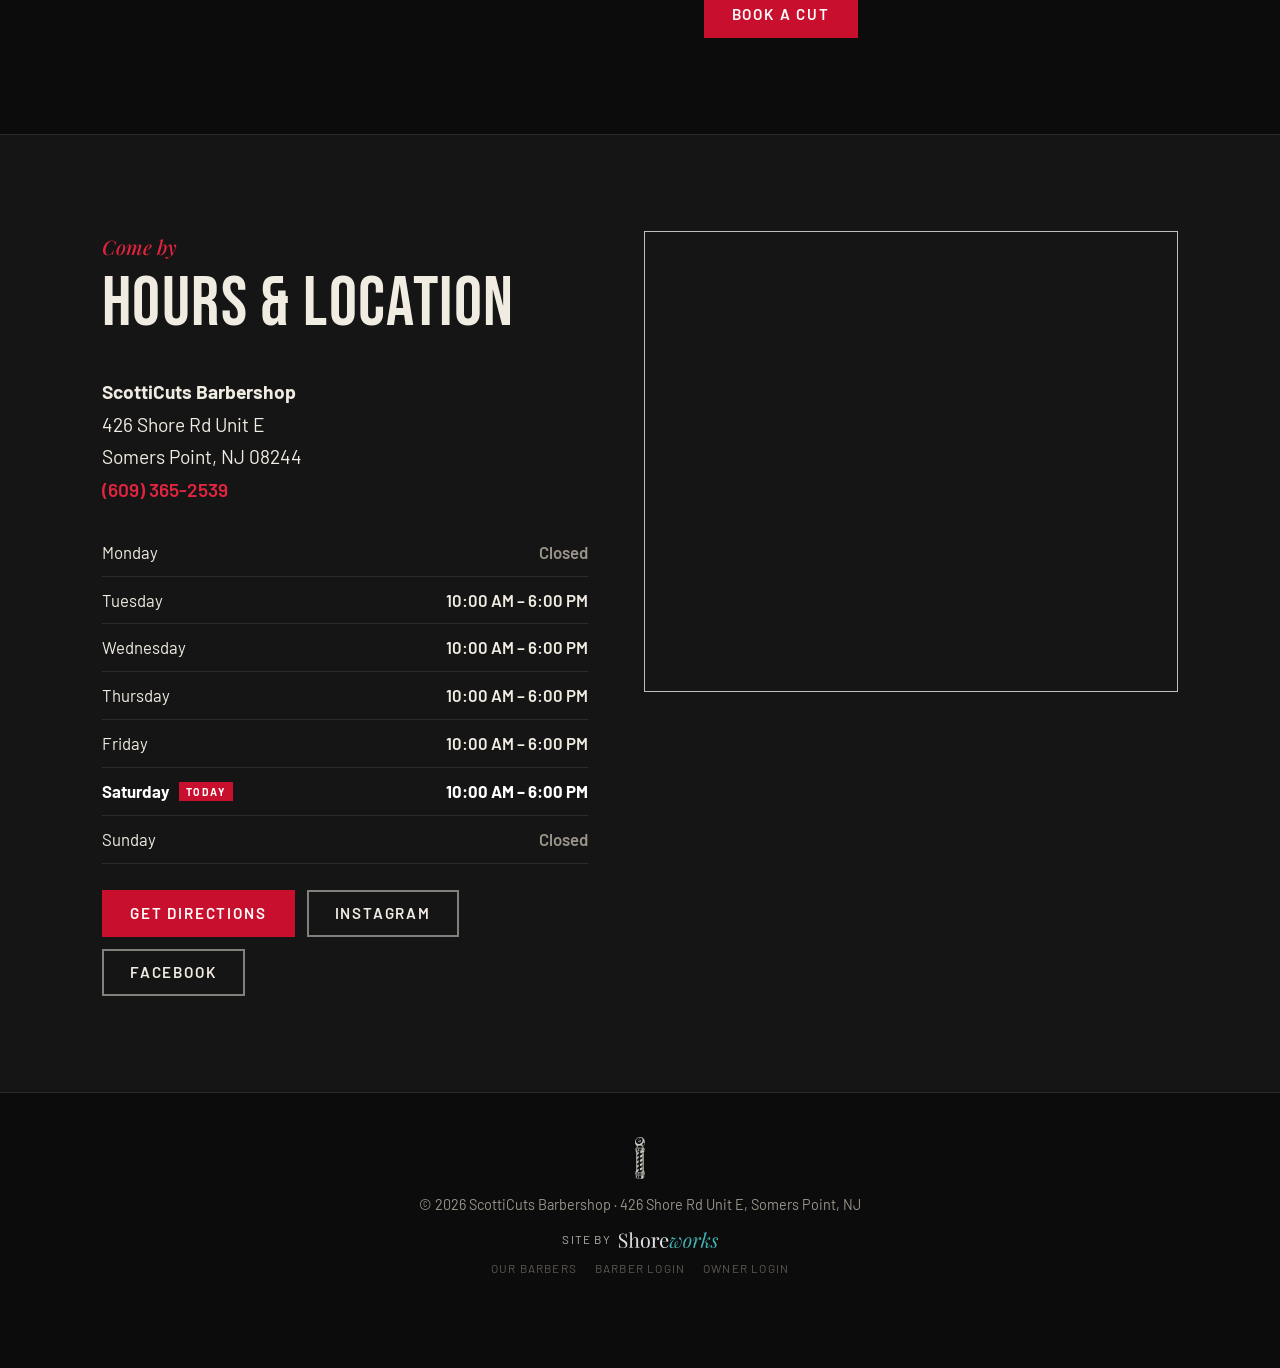
==== commit f4a9db42: "Add public Barbers page (/barbers) with full profiles + portfolios; nav + home teaser links Co-Autho" ====
--- a/public/index.html
+++ b/public/index.html
@@ -29,7 +29,7 @@
   </a>
   <nav class="nav-links" aria-label="Main">
     <a href="#services">Services</a>
-    <a href="#team" id="navTeam" hidden>Barbers</a>
+    <a href="barbers">Barbers</a>
     <a href="#shop">The Shop</a>
     <a href="#visit">Hours &amp; Visit</a>
     <a class="btn btn-sm" href="#book">Book Now</a>
@@ -147,7 +147,7 @@
 <footer class="footer">
   <img src="images/pole-light.png" alt="" width="14" height="56">
   <p>© <span id="yr">2026</span> ScottiCuts Barbershop · 426 Shore Rd Unit E, Somers Point, NJ</p>
-  <p class="credit"><a class="footer-credit" href="https://shoreworksnj.com" target="_blank" rel="noopener">Site by <img src="images/shoreworks-logo-light.png" width="1327" height="215" alt="Shoreworks" loading="lazy"></a><span class="logins"><a class="staff" href="staff">Barber login</a><a class="staff" href="admin">Owner login</a></span></p>
+  <p class="credit"><a class="footer-credit" href="https://shoreworksnj.com" target="_blank" rel="noopener">Site by <img src="images/shoreworks-logo-light.png" width="1327" height="215" alt="Shoreworks" loading="lazy"></a><span class="logins"><a class="staff" href="barbers">Our barbers</a><a class="staff" href="staff">Barber login</a><a class="staff" href="admin">Owner login</a></span></p>
 </footer>
 
 <dialog id="lightbox" aria-label="Portfolio photo"><button class="lb-x" type="button" aria-label="Close">✕</button><button class="lb-nav prev" type="button" aria-label="Previous">‹</button><figure><img alt=""><figcaption></figcaption></figure><button class="lb-nav next" type="button" aria-label="Next">›</button></dialog>
--- a/public/styles.css
+++ b/public/styles.css
@@ -181,7 +181,7 @@
 .barber:last-child{border-bottom:0;padding-bottom:0}
 .b-photo{aspect-ratio:4/5;background:var(--coal2) center/cover no-repeat;border:1px solid var(--line);position:relative;display:grid;place-items:center;font-family:var(--display);font-size:5rem;color:#444}
 .b-photo::after{content:"";position:absolute;inset:10px -10px -10px 10px;border:2px solid var(--red);z-index:-1}
-.b-name{font-size:clamp(2.2rem,5vw,3.2rem);line-height:1}
+.b-name{font-size:clamp(2.2rem,5vw,3.2rem);line-height:1;margin-bottom:0}
 .b-title{font-family:var(--serif);font-style:italic;color:var(--red2);font-size:1.15rem;margin:6px 0 14px}
 .b-bio{color:var(--bone2);max-width:62ch;white-space:pre-line;margin-bottom:20px}
 .b-work{display:grid;grid-template-columns:repeat(auto-fill,minmax(110px,1fr));gap:8px;margin-bottom:20px;max-width:640px}
@@ -198,6 +198,24 @@
 .lb-nav,.lb-x{background:rgba(255,255,255,.08);border:1px solid var(--line);color:#fff;cursor:pointer;font-size:1.6rem;width:48px;height:64px;flex:none}
 .lb-x{position:fixed;top:14px;right:14px;width:46px;height:46px;font-size:1.1rem;z-index:2}
 .lb-nav:hover,.lb-x:hover{background:var(--red)}
+
+.b-cta{display:flex;flex-wrap:wrap;gap:10px}
+.page-hero{padding:150px 0 40px;background:linear-gradient(180deg,#151515,var(--ink));border-bottom:1px solid var(--line)}
+.page-hero h1{font-size:clamp(3rem,9vw,6rem);margin-bottom:12px}
+.page-hero p{color:var(--bone2);max-width:56ch;font-size:1.15rem}
+.page-hero .kicker{color:var(--red2);font-size:1.25rem}
+.barber{scroll-margin-top:90px}
+.b-work.full{grid-template-columns:repeat(auto-fill,minmax(120px,1fr));max-width:none;gap:10px}
+.b-work .cap{position:absolute;left:0;right:0;bottom:0;padding:18px 8px 6px;background:linear-gradient(transparent,rgba(0,0,0,.8));font-size:.78rem;text-align:left;color:#fff;opacity:0;transition:opacity .2s}
+.b-work button:hover .cap,.b-work button:focus-visible .cap{opacity:1}
+.b-sub{font-size:.78rem;letter-spacing:.16em;text-transform:uppercase;color:var(--mute);margin:6px 0 10px}
+.team-empty{padding:48px 24px;border:1px dashed var(--line);text-align:center;color:var(--bone2)}
+.team-empty h2{font-size:2.4rem;margin-bottom:10px}
+.team-empty .hero-cta{justify-content:center;margin-top:20px}
+.crew-nav{display:flex;flex-wrap:wrap;gap:10px;margin-top:22px}
+.crew-nav[hidden]{display:none}
+.crew-nav a{padding:8px 16px;border:1px solid var(--line);text-decoration:none;font-weight:600;font-size:.82rem;letter-spacing:.12em;text-transform:uppercase}
+.crew-nav a:hover{border-color:var(--bone);background:var(--coal2)}
 
 /* footer */
 .footer{text-align:center;padding:44px 22px 90px;color:var(--mute);font-size:.9rem;background:var(--ink)}
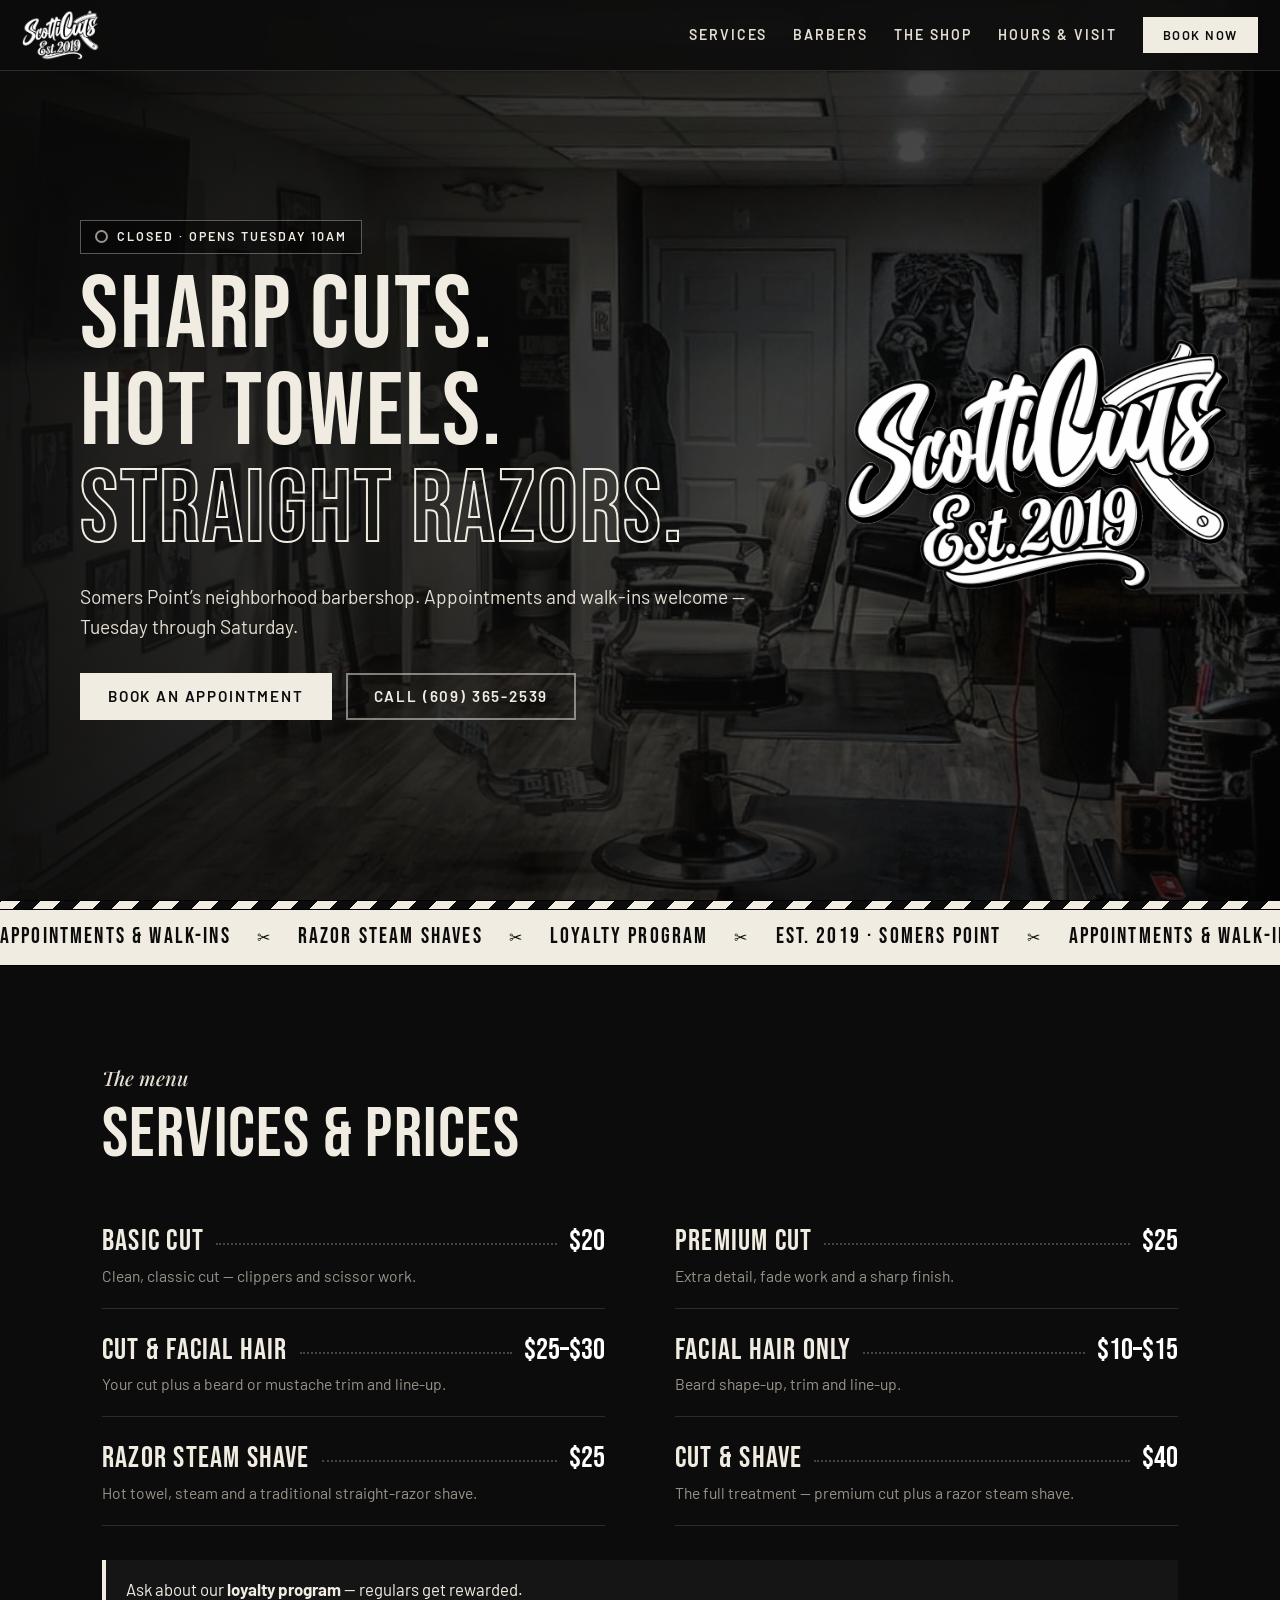
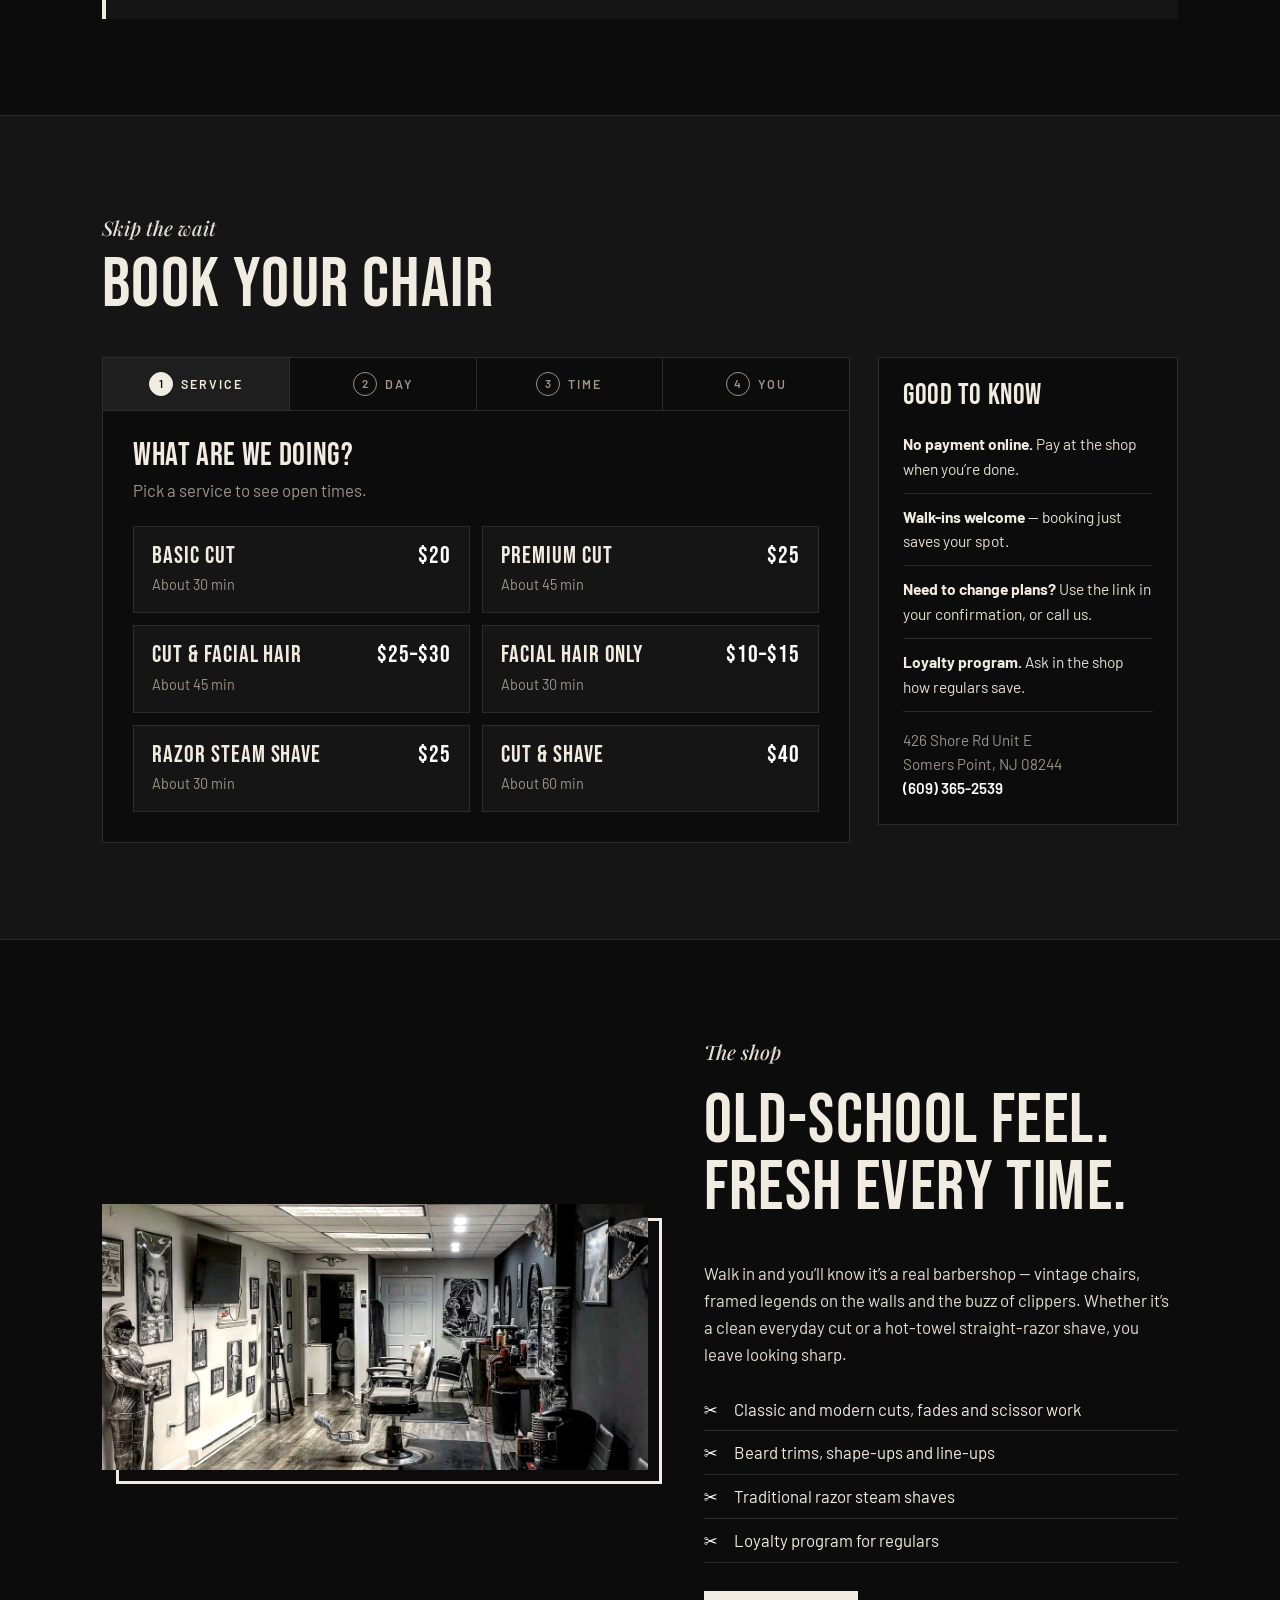
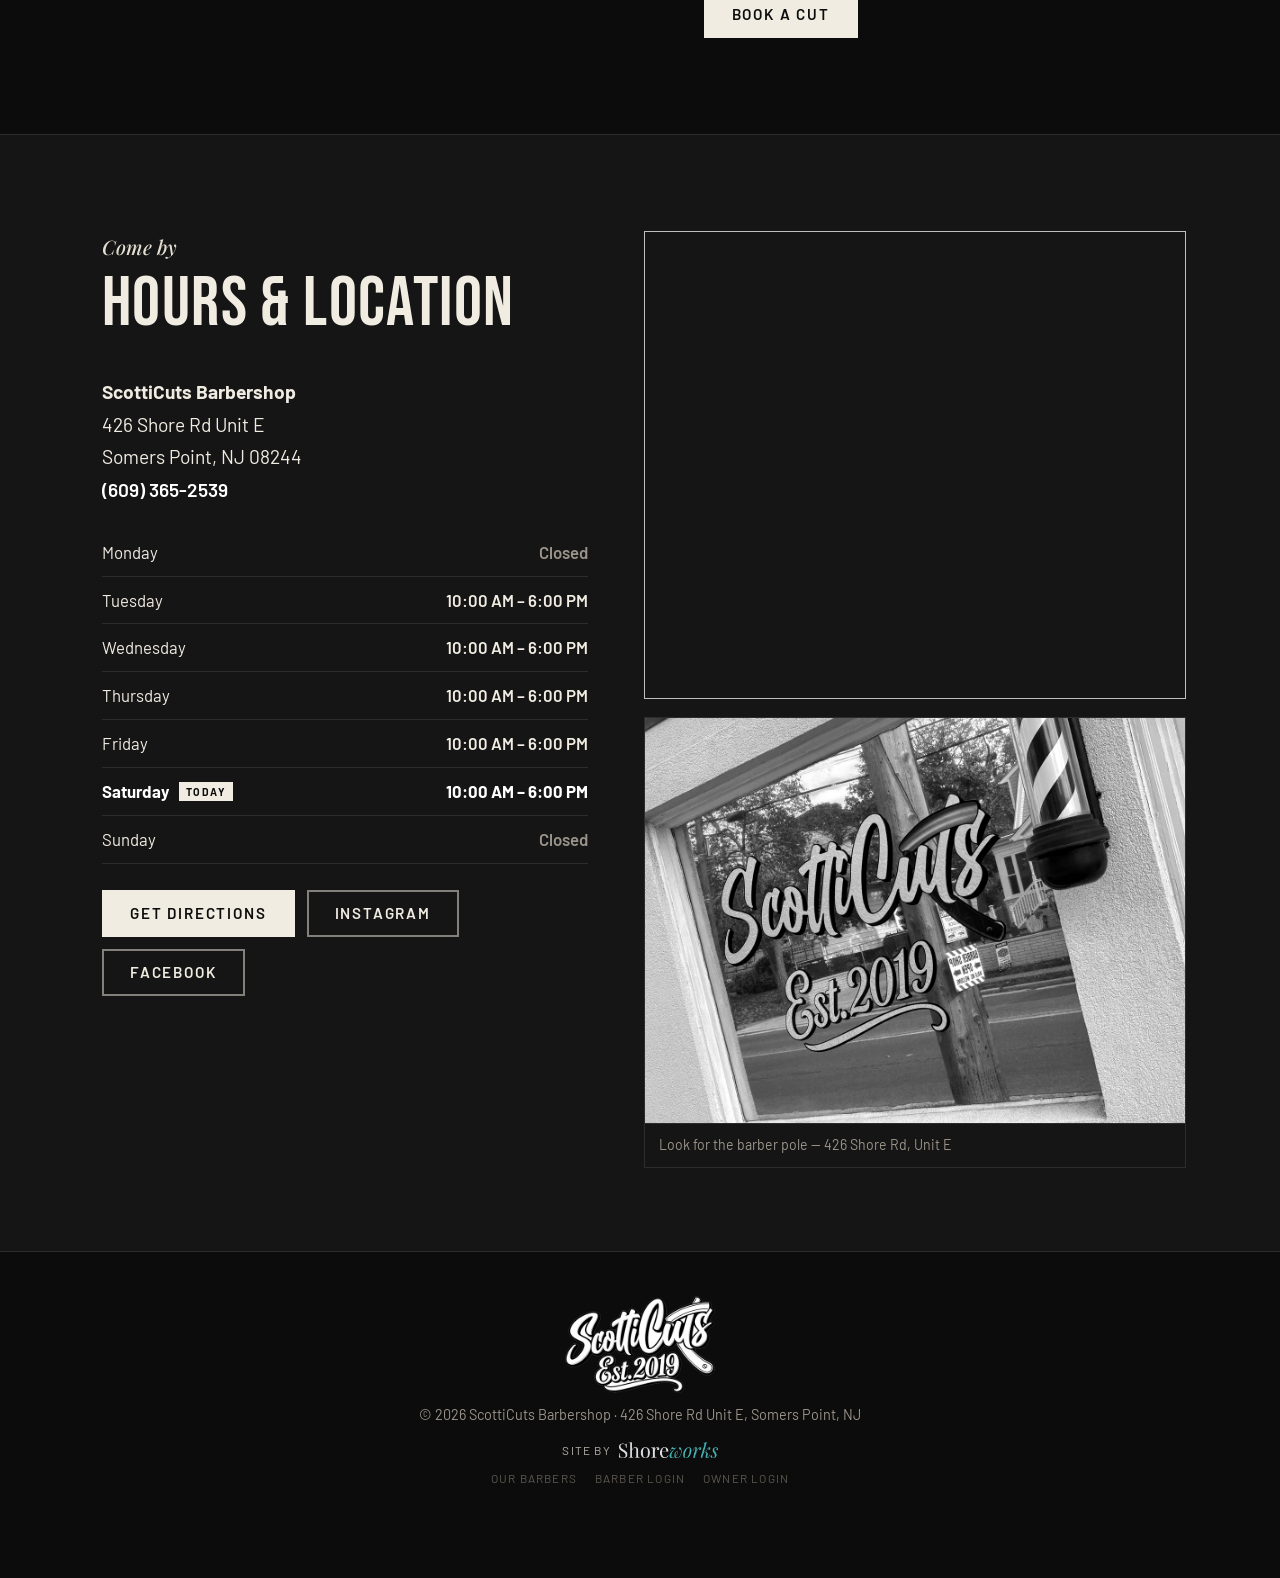
==== commit dd59dc41: "Use the real ScottiCuts logo everywhere (nav, hero, footer, logins, favicon, share image); add store" ====
--- a/public/index.html
+++ b/public/index.html
@@ -7,25 +7,26 @@
 <meta name="description" content="ScottiCuts — classic cuts, beard trims and straight-razor steam shaves in Somers Point, NJ. Book online or walk in. 426 Shore Rd Unit E.">
 <meta name="theme-color" content="#0c0c0c">
 <link rel="icon" href="favicon.svg" type="image/svg+xml">
+<link rel="icon" href="favicon.png" type="image/png" sizes="64x64">
+<link rel="apple-touch-icon" href="apple-touch-icon.png">
 <link rel="preconnect" href="https://fonts.googleapis.com">
 <link rel="preconnect" href="https://fonts.gstatic.com" crossorigin>
 <link href="https://fonts.googleapis.com/css2?family=Bebas+Neue&family=Barlow:wght@400;500;600;700&family=Playfair+Display:ital,wght@1,500;1,700&display=swap" rel="stylesheet">
 <link rel="stylesheet" href="styles.css">
 <meta property="og:title" content="ScottiCuts Barbershop — Somers Point, NJ">
 <meta property="og:description" content="Classic cuts, beard trims & razor steam shaves. Book online or walk in.">
-<meta property="og:image" content="images/shop-interior.jpg">
+<meta property="og:image" content="https://scotticuts-nj.netlify.app/images/og-logo.jpg">
 <script type="application/ld+json">
 {"@context":"https://schema.org","@type":"BarberShop","name":"ScottiCuts","telephone":"+1-609-365-2539",
  "address":{"@type":"PostalAddress","streetAddress":"426 Shore Rd Unit E","addressLocality":"Somers Point","addressRegion":"NJ","postalCode":"08244"},
- "openingHours":["Tu-Sa 10:00-18:00"],"sameAs":["https://www.facebook.com/scottisbarbershop","https://www.instagram.com/scottis_barbershop"]}
+ "openingHours":["Tu-Sa 10:00-18:00"],"foundingDate":"2019","logo":"https://scotticuts-nj.netlify.app/images/logo.png","image":"https://scotticuts-nj.netlify.app/images/shop-interior.jpg","url":"https://scotticuts-nj.netlify.app/","sameAs":["https://www.facebook.com/scottisbarbershop","https://www.instagram.com/scottis_barbershop"]}
 </script>
 </head>
 <body>
 
 <header class="nav" id="top">
   <a class="brand" href="#top" aria-label="ScottiCuts home">
-    <img src="images/pole-light.png" alt="" width="20" height="80">
-    <span>Scotti<em>Cuts</em></span>
+    <img class="brand-logo" src="images/logo-sm.png" alt="ScottiCuts" width="360" height="234">
   </a>
   <nav class="nav-links" aria-label="Main">
     <a href="#services">Services</a>
@@ -46,15 +47,15 @@
       <a class="btn btn-ghost" href="tel:+16093652539">Call (609) 365-2539</a>
     </div>
   </div>
-  <img class="hero-pole" src="images/pole-light.png" alt="" width="150" height="600">
+  <img class="hero-logo" src="images/logo.png" alt="ScottiCuts — Est. 2019" width="900" height="585" fetchpriority="low">
 </section>
 
 <div class="stripe" aria-hidden="true"></div>
 
 <div class="ticker" aria-hidden="true">
   <div class="ticker-track">
-    <span>Appointments &amp; Walk-ins</span><span>Razor Steam Shaves</span><span>Loyalty Program</span><span>Somers Point, NJ</span>
-    <span>Appointments &amp; Walk-ins</span><span>Razor Steam Shaves</span><span>Loyalty Program</span><span>Somers Point, NJ</span>
+    <span>Appointments &amp; Walk-ins</span><span>Razor Steam Shaves</span><span>Loyalty Program</span><span>Est. 2019 · Somers Point</span>
+    <span>Appointments &amp; Walk-ins</span><span>Razor Steam Shaves</span><span>Loyalty Program</span><span>Est. 2019 · Somers Point</span>
   </div>
 </div>
 
@@ -137,15 +138,18 @@
         <a class="btn btn-ghost" href="https://www.facebook.com/scottisbarbershop" target="_blank" rel="noopener">Facebook</a>
       </div>
     </div>
-    <div class="map">
+    <div class="visit-side">
+      <div class="map">
       <iframe title="Map to ScottiCuts" loading="lazy" referrerpolicy="no-referrer-when-downgrade"
         src="https://www.google.com/maps?q=426+Shore+Rd+Unit+E+Somers+Point+NJ+08244&amp;output=embed"></iframe>
+      </div>
+      <figure class="storefront"><img src="images/storefront.jpg" alt="The ScottiCuts storefront window and barber pole on Shore Road" width="1200" height="900" loading="lazy"><figcaption>Look for the barber pole — 426 Shore Rd, Unit E</figcaption></figure>
     </div>
   </div>
 </section>
 
 <footer class="footer">
-  <img src="images/pole-light.png" alt="" width="14" height="56">
+  <img class="footer-logo" src="images/logo-sm.png" alt="ScottiCuts" width="360" height="234" loading="lazy">
   <p>© <span id="yr">2026</span> ScottiCuts Barbershop · 426 Shore Rd Unit E, Somers Point, NJ</p>
   <p class="credit"><a class="footer-credit" href="https://shoreworksnj.com" target="_blank" rel="noopener">Site by <img src="images/shoreworks-logo-light.png" width="1327" height="215" alt="Shoreworks" loading="lazy"></a><span class="logins"><a class="staff" href="barbers">Our barbers</a><a class="staff" href="staff">Barber login</a><a class="staff" href="admin">Owner login</a></span></p>
 </footer>
--- a/public/styles.css
+++ b/public/styles.css
@@ -1,7 +1,7 @@
 :root{
   --ink:#0c0c0c; --coal:#151515; --coal2:#1e1e1e; --line:#2c2c2c;
   --bone:#f1ece2; --bone2:#e4ded2; --mute:#9a948a;
-  --red:#c8102e; --red2:#e0243f; --blue:#1c3f94;
+  --accent:#f1ece2; --accent2:#ffffff;
   --display:'Bebas Neue','Oswald',Impact,sans-serif;
   --body:'Barlow',system-ui,-apple-system,'Segoe UI',sans-serif;
   --serif:'Playfair Display',Georgia,serif;
@@ -12,12 +12,12 @@
 img{max-width:100%;display:block}
 a{color:inherit}
 h1,h2,h3{font-family:var(--display);font-weight:400;letter-spacing:.02em;line-height:.95;text-transform:uppercase}
-:focus-visible{outline:3px solid var(--red2);outline-offset:3px}
+:focus-visible{outline:3px solid var(--accent2);outline-offset:3px}
 .wrap{max-width:1120px;margin:0 auto;padding:0 22px}
 
 /* buttons */
-.btn{display:inline-flex;align-items:center;justify-content:center;gap:8px;padding:14px 26px;background:var(--red);color:#fff;border:2px solid var(--red);font:600 .95rem/1 var(--body);letter-spacing:.12em;text-transform:uppercase;text-decoration:none;cursor:pointer;transition:background .15s,color .15s,transform .15s,border-color .15s}
-.btn:hover{background:var(--red2);border-color:var(--red2);transform:translateY(-1px)}
+.btn{display:inline-flex;align-items:center;justify-content:center;gap:8px;padding:14px 26px;background:var(--accent);color:var(--ink);border:2px solid var(--accent);font:600 .95rem/1 var(--body);letter-spacing:.12em;text-transform:uppercase;text-decoration:none;cursor:pointer;transition:background .15s,color .15s,transform .15s,border-color .15s}
+.btn:hover{background:var(--accent2);border-color:var(--accent2);transform:translateY(-1px)}
 .btn:disabled{opacity:.45;cursor:not-allowed;transform:none}
 .btn-ghost{background:transparent;color:var(--bone);border-color:rgba(241,236,226,.5)}
 .btn-ghost:hover{background:var(--bone);color:var(--ink);border-color:var(--bone)}
@@ -28,8 +28,8 @@
 /* nav */
 .nav{position:fixed;top:0;left:0;right:0;z-index:50;display:flex;align-items:center;justify-content:space-between;padding:10px 22px;background:rgba(12,12,12,.88);backdrop-filter:blur(8px);border-bottom:1px solid var(--line)}
 .brand{display:flex;align-items:center;gap:12px;text-decoration:none;font-family:var(--display);font-size:1.9rem;letter-spacing:.06em;line-height:1}
-.brand img{height:40px;width:auto}
-.brand em{font-style:normal;color:var(--red2)}
+.brand img{height:50px;width:auto;display:block}
+.brand em{font-style:normal;color:#9a948a}
 .nav-links{display:flex;align-items:center;gap:26px}
 .nav-links a:not(.btn){text-decoration:none;font-weight:600;font-size:.88rem;letter-spacing:.14em;text-transform:uppercase;color:var(--bone2)}
 .nav-links a:not(.btn):hover{color:#fff}
@@ -42,28 +42,28 @@
 .hero-copy{position:relative;max-width:1120px;width:100%;margin:0 auto;padding:0 0}
 .hero-copy>*{max-width:700px}
 .hero h1{font-size:clamp(3rem,8.2vw,6.4rem);margin:14px 0 22px}
-.hero h1 span{color:var(--red2)}
+.hero h1 span{color:transparent;-webkit-text-stroke:2px var(--accent)}
 .lede{font-size:1.2rem;color:var(--bone2);margin-bottom:30px}
 .hero-cta{display:flex;flex-wrap:wrap;gap:14px}
-.hero-pole{position:absolute;right:max(4vw,22px);top:50%;transform:translateY(-46%);height:min(64vh,560px);width:auto;opacity:.92;filter:drop-shadow(0 8px 30px rgba(0,0,0,.6))}
+.hero-logo{position:absolute;right:max(4vw,22px);top:50%;transform:translateY(-44%);width:min(30vw,440px);height:auto;filter:drop-shadow(0 10px 36px rgba(0,0,0,.7))}
 .eyebrow{min-height:30px}
 .open-badge{display:inline-flex;align-items:center;gap:9px;padding:6px 14px;border:1px solid rgba(241,236,226,.35);font-size:.78rem;font-weight:600;letter-spacing:.16em;text-transform:uppercase;background:rgba(0,0,0,.4)}
-.open-badge::before{content:"";width:9px;height:9px;border-radius:50%;background:#3ddc84;box-shadow:0 0 0 0 rgba(61,220,132,.6);animation:pulse 2s infinite}
-.open-badge.closed::before{background:var(--red2);animation:none}
-@keyframes pulse{70%{box-shadow:0 0 0 9px rgba(61,220,132,0)}100%{box-shadow:0 0 0 0 rgba(61,220,132,0)}}
+.open-badge::before{content:"";width:9px;height:9px;border-radius:50%;background:#fff;box-shadow:0 0 0 0 rgba(255,255,255,.6);animation:pulse 2s infinite}
+.open-badge.closed::before{background:transparent;border:2px solid #9a948a;animation:none}
+@keyframes pulse{70%{box-shadow:0 0 0 9px rgba(255,255,255,0)}100%{box-shadow:0 0 0 0 rgba(255,255,255,0)}}
 
 /* barber-pole stripe + ticker */
-.stripe{height:10px;background:repeating-linear-gradient(-45deg,var(--red) 0 14px,#fff 14px 28px,var(--blue) 28px 42px,#fff 42px 56px)}
+.stripe{height:10px;background:repeating-linear-gradient(-45deg,var(--accent) 0 14px,#0c0c0c 14px 28px);border-top:1px solid #000;border-bottom:1px solid #000}
 .ticker{overflow:hidden;background:var(--bone);color:var(--ink);border-bottom:1px solid #000}
 .ticker-track{display:flex;width:max-content;animation:tick 28s linear infinite}
 .ticker span{font-family:var(--display);font-size:1.35rem;letter-spacing:.1em;padding:10px 0;white-space:nowrap}
-.ticker span::after{content:"✂";margin:0 26px;color:var(--red);font-size:1rem}
+.ticker span::after{content:"✂";margin:0 26px;color:var(--ink);font-size:1rem}
 @keyframes tick{to{transform:translateX(-50%)}}
 
 /* sections */
 .section{padding:96px 0}
 .section-dark{background:var(--coal);border-top:1px solid var(--line);border-bottom:1px solid var(--line)}
-.kicker{font-family:var(--serif);font-style:italic;font-weight:500;color:var(--red2);font-size:1.25rem;margin-bottom:8px}
+.kicker{font-family:var(--serif);font-style:italic;font-weight:500;color:var(--bone2);font-size:1.25rem;margin-bottom:8px}
 h2{font-size:clamp(2.6rem,6vw,4.4rem);margin-bottom:38px}
 
 /* service menu */
@@ -72,10 +72,10 @@
 .menu .row{display:flex;align-items:baseline;gap:12px}
 .menu .name{font-family:var(--display);font-size:1.9rem;letter-spacing:.04em;line-height:1}
 .menu .dots{flex:1;border-bottom:2px dotted #444;transform:translateY(-5px)}
-.menu .price{font-family:var(--display);font-size:1.9rem;color:var(--red2);line-height:1}
+.menu .price{white-space:nowrap;font-family:var(--display);font-size:1.9rem;color:var(--accent2);line-height:1}
 .menu .desc{color:var(--mute);font-size:.98rem;margin-top:6px}
 .menu .dur{color:var(--mute);font-size:.8rem;letter-spacing:.14em;text-transform:uppercase}
-.menu-note{margin-top:34px;padding:16px 20px;border-left:4px solid var(--red);background:var(--coal);font-size:1.05rem}
+.menu-note{margin-top:34px;padding:16px 20px;border-left:4px solid var(--accent);background:var(--coal);font-size:1.05rem}
 
 /* booking widget */
 .book-layout{display:grid;grid-template-columns:minmax(0,1fr) 300px;gap:28px;align-items:start}
@@ -86,13 +86,13 @@
 .book-aside li{padding:11px 0;border-bottom:1px solid var(--line);color:var(--bone2);font-size:.97rem}
 .book-aside b{color:var(--bone)}
 .aside-addr{margin-top:16px;color:var(--mute);font-size:.95rem}
-.aside-addr a{color:var(--red2);font-weight:600;text-decoration:none}
+.aside-addr a{color:var(--accent2);font-weight:600;text-decoration:none}
 .steps{list-style:none;display:flex;border-bottom:1px solid var(--line)}
 .steps li{flex:1;padding:14px 8px;text-align:center;font-weight:600;font-size:.78rem;letter-spacing:.16em;text-transform:uppercase;color:var(--mute);border-right:1px solid var(--line);position:relative}
 .steps li:last-child{border-right:0}
 .steps li::before{content:attr(data-step);display:inline-grid;place-items:center;width:22px;height:22px;margin-right:8px;border:1px solid currentColor;border-radius:50%;font-size:.72rem;letter-spacing:0}
 .steps li.on{color:var(--bone);background:var(--coal2)}
-.steps li.on::before{background:var(--red);border-color:var(--red);color:#fff}
+.steps li.on::before{background:var(--accent);border-color:var(--accent);color:var(--ink)}
 .steps li.done{color:var(--bone2)}
 .steps li.done::before{content:"✓";background:transparent}
 .panel{padding:30px}
@@ -101,9 +101,9 @@
 .svc-grid{display:grid;grid-template-columns:repeat(2,1fr);gap:12px}
 .svc{text-align:left;background:var(--coal);border:1px solid var(--line);color:inherit;padding:16px 18px;cursor:pointer;font:inherit;transition:border-color .15s,background .15s}
 .svc:hover{border-color:var(--bone)}
-.svc[aria-pressed=true]{border-color:var(--red2);background:var(--coal2);box-shadow:inset 4px 0 0 var(--red)}
+.svc[aria-pressed=true]{border-color:var(--accent2);background:var(--coal2);box-shadow:inset 4px 0 0 var(--accent)}
 .svc .t{display:flex;justify-content:space-between;gap:10px;font-family:var(--display);font-size:1.5rem;letter-spacing:.04em;line-height:1.1}
-.svc .t b{color:var(--red2);font-weight:400}
+.svc .t b{color:var(--accent2);font-weight:400}
 .svc .m{color:var(--mute);font-size:.9rem;margin-top:4px}
 
 .cal-head{display:flex;align-items:center;justify-content:space-between;margin-bottom:12px}
@@ -117,14 +117,14 @@
 .cal button{background:var(--coal);border:1px solid var(--line);color:var(--bone);font:600 1rem var(--body);cursor:pointer;transition:border-color .15s,background .15s}
 .cal button:hover:not(:disabled){border-color:var(--bone)}
 .cal button:disabled{background:transparent;color:#4a4742;border-color:transparent;cursor:not-allowed;text-decoration:line-through;text-decoration-color:#3a3732}
-.cal button.today{box-shadow:inset 0 -3px 0 var(--red)}
-.cal button[aria-pressed=true]{background:var(--red);border-color:var(--red);color:#fff}
+.cal button.today{box-shadow:inset 0 -3px 0 var(--accent)}
+.cal button[aria-pressed=true]{background:var(--accent);border-color:var(--accent);color:var(--ink)}
 
 .slots{display:grid;grid-template-columns:repeat(auto-fill,minmax(112px,1fr));gap:10px;margin-bottom:8px}
 .slots-label{font-size:.76rem;letter-spacing:.16em;text-transform:uppercase;color:var(--mute);margin:18px 0 10px}
 .slot{padding:13px 8px;background:var(--coal);border:1px solid var(--line);color:var(--bone);font:600 1rem var(--body);cursor:pointer;min-height:46px}
 .slot:hover{border-color:var(--bone)}
-.slot[aria-pressed=true]{background:var(--red);border-color:var(--red);color:#fff}
+.slot[aria-pressed=true]{background:var(--accent);border-color:var(--accent);color:var(--ink)}
 .empty{padding:22px;border:1px dashed var(--line);color:var(--mute);text-align:center}
 
 .form{display:grid;grid-template-columns:1fr 1fr;gap:14px}
@@ -132,16 +132,16 @@
 .field label{display:block;font-size:.76rem;font-weight:600;letter-spacing:.14em;text-transform:uppercase;color:var(--mute);margin-bottom:6px}
 .field input,.field textarea,.field select{width:100%;padding:13px 14px;background:var(--coal);border:1px solid var(--line);color:var(--bone);font:inherit;border-radius:0}
 .field textarea{min-height:84px;resize:vertical}
-.field input:focus,.field textarea:focus,.field select:focus{outline:none;border-color:var(--red2)}
+.field input:focus,.field textarea:focus,.field select:focus{outline:none;border-color:var(--accent2)}
 .hp{position:absolute;left:-9999px;width:1px;height:1px;overflow:hidden}
-.summary{display:flex;flex-wrap:wrap;gap:6px 18px;padding:14px 18px;background:var(--coal);border-left:4px solid var(--red);margin-bottom:20px}
+.summary{display:flex;flex-wrap:wrap;gap:6px 18px;padding:14px 18px;background:var(--coal);border-left:4px solid var(--accent);margin-bottom:20px}
 .summary b{font-weight:600}
 .err{color:#ff7a8c;margin-top:14px;min-height:1.4em;font-size:.98rem}
 .nav-row{display:flex;justify-content:space-between;align-items:center;gap:12px;margin-top:26px;flex-wrap:wrap}
 .link-btn{background:none;border:0;color:var(--mute);font:600 .85rem var(--body);letter-spacing:.12em;text-transform:uppercase;cursor:pointer;padding:10px 4px}
 .link-btn:hover{color:var(--bone)}
 .done-card{text-align:center;padding:14px 0 6px}
-.done-card .check{width:74px;height:74px;margin:0 auto 18px;border-radius:50%;background:var(--red);display:grid;place-items:center;font-size:2.2rem;color:#fff}
+.done-card .check{width:74px;height:74px;margin:0 auto 18px;border-radius:50%;background:var(--accent);display:grid;place-items:center;font-size:2.2rem;color:var(--ink)}
 .done-card h3{font-size:2.6rem}
 .done-card .when{font-family:var(--display);font-size:1.9rem;letter-spacing:.05em;margin:12px 0 4px}
 .done-card p{color:var(--bone2)}
@@ -152,22 +152,22 @@
 /* shop */
 .shop{display:grid;grid-template-columns:1.15fr 1fr;gap:56px;align-items:center}
 .shop-photo{position:relative}
-.shop-photo::after{content:"";position:absolute;inset:14px -14px -14px 14px;border:3px solid var(--red);z-index:-1}
+.shop-photo::after{content:"";position:absolute;inset:14px -14px -14px 14px;border:3px solid var(--accent);z-index:-1}
 .shop-photo img{width:100%;filter:grayscale(.25) contrast(1.05)}
 .shop-copy p{color:var(--bone2);margin-bottom:20px}
 .ticks{list-style:none;margin:0 0 28px}
 .ticks li{padding:8px 0 8px 30px;position:relative;border-bottom:1px solid var(--line)}
-.ticks li::before{content:"✂";position:absolute;left:0;color:var(--red2)}
+.ticks li::before{content:"✂";position:absolute;left:0;color:var(--accent2)}
 
 /* visit */
 .visit{display:grid;grid-template-columns:1fr 1.1fr;gap:56px;align-items:start}
 address{font-style:normal;font-size:1.2rem;line-height:1.7;margin-bottom:22px}
-address a{color:var(--red2);font-weight:600;text-decoration:none}
+address a{color:var(--accent2);font-weight:600;text-decoration:none}
 .hours{width:100%;border-collapse:collapse;margin-bottom:26px}
 .hours td{padding:10px 0;border-bottom:1px solid var(--line)}
 .hours td:last-child{text-align:right;font-weight:600}
 .hours tr.today td{color:#fff;font-weight:700}
-.hours tr.today td:first-child::after{content:"Today";margin-left:10px;font-size:.66rem;letter-spacing:.14em;text-transform:uppercase;background:var(--red);padding:3px 7px;vertical-align:2px}
+.hours tr.today td:first-child::after{content:"Today";margin-left:10px;font-size:.66rem;letter-spacing:.14em;text-transform:uppercase;background:var(--accent);color:var(--ink);padding:3px 7px;vertical-align:2px}
 .hours .closed{color:var(--mute);font-weight:400}
 .visit-cta{display:flex;flex-wrap:wrap;gap:12px}
 .map{aspect-ratio:4/3.4;border:1px solid var(--line);filter:grayscale(1) invert(.92) contrast(.9)}
@@ -180,9 +180,9 @@
 .barber{display:grid;grid-template-columns:260px minmax(0,1fr);gap:34px;padding-bottom:34px;border-bottom:1px solid var(--line)}
 .barber:last-child{border-bottom:0;padding-bottom:0}
 .b-photo{aspect-ratio:4/5;background:var(--coal2) center/cover no-repeat;border:1px solid var(--line);position:relative;display:grid;place-items:center;font-family:var(--display);font-size:5rem;color:#444}
-.b-photo::after{content:"";position:absolute;inset:10px -10px -10px 10px;border:2px solid var(--red);z-index:-1}
+.b-photo::after{content:"";position:absolute;inset:10px -10px -10px 10px;border:2px solid var(--accent);z-index:-1}
 .b-name{font-size:clamp(2.2rem,5vw,3.2rem);line-height:1;margin-bottom:0}
-.b-title{font-family:var(--serif);font-style:italic;color:var(--red2);font-size:1.15rem;margin:6px 0 14px}
+.b-title{font-family:var(--serif);font-style:italic;color:var(--bone2);font-size:1.15rem;margin:6px 0 14px}
 .b-bio{color:var(--bone2);max-width:62ch;white-space:pre-line;margin-bottom:20px}
 .b-work{display:grid;grid-template-columns:repeat(auto-fill,minmax(110px,1fr));gap:8px;margin-bottom:20px;max-width:640px}
 .b-work button{min-width:0;padding:0;border:0;background:var(--coal2);cursor:zoom-in;aspect-ratio:1;overflow:hidden;position:relative}
@@ -197,13 +197,13 @@
 #lightbox figcaption{margin-top:10px;color:var(--bone2);min-height:1.4em}
 .lb-nav,.lb-x{background:rgba(255,255,255,.08);border:1px solid var(--line);color:#fff;cursor:pointer;font-size:1.6rem;width:48px;height:64px;flex:none}
 .lb-x{position:fixed;top:14px;right:14px;width:46px;height:46px;font-size:1.1rem;z-index:2}
-.lb-nav:hover,.lb-x:hover{background:var(--red)}
+.lb-nav:hover,.lb-x:hover{background:var(--accent);color:var(--ink)}
 
 .b-cta{display:flex;flex-wrap:wrap;gap:10px}
 .page-hero{padding:150px 0 40px;background:linear-gradient(180deg,#151515,var(--ink));border-bottom:1px solid var(--line)}
 .page-hero h1{font-size:clamp(3rem,9vw,6rem);margin-bottom:12px}
 .page-hero p{color:var(--bone2);max-width:56ch;font-size:1.15rem}
-.page-hero .kicker{color:var(--red2);font-size:1.25rem}
+.page-hero .kicker{color:var(--bone2);font-size:1.25rem}
 .barber{scroll-margin-top:90px}
 .b-work.full{grid-template-columns:repeat(auto-fill,minmax(120px,1fr));max-width:none;gap:10px}
 .b-work .cap{position:absolute;left:0;right:0;bottom:0;padding:18px 8px 6px;background:linear-gradient(transparent,rgba(0,0,0,.8));font-size:.78rem;text-align:left;color:#fff;opacity:0;transition:opacity .2s}
@@ -219,7 +219,7 @@
 
 /* footer */
 .footer{text-align:center;padding:44px 22px 90px;color:var(--mute);font-size:.9rem;background:var(--ink)}
-.footer>img{height:42px;width:auto;margin:0 auto 14px;opacity:.85}
+.footer-logo{width:150px;height:auto;margin:0 auto 10px}
 .credit{margin-top:14px;display:flex;flex-direction:column;align-items:center;gap:10px}
 .footer-credit{display:inline-flex;align-items:center;gap:8px;font-size:.74rem;letter-spacing:.1em;text-transform:uppercase;color:#b7b1aa;text-decoration:none}
 .footer-credit img{height:16px;width:auto;opacity:.9}
@@ -230,9 +230,14 @@
 
 .sticky-book{display:none}
 
+@media (max-width:1000px){
+  .hero{flex-direction:column;align-items:flex-start;justify-content:center;gap:6px;padding-top:96px}
+  .hero-logo{position:static;transform:none;order:-1;width:min(62vw,260px);margin:0 auto 6px 0}
+  .hero-copy{width:100%}
+}
 @media (max-width:860px){
   .nav-links a:not(.btn){display:none}
-  .hero-pole{display:none}
+  
   .section{padding:68px 0}
   .menu{grid-template-columns:1fr}
   .book-layout{grid-template-columns:1fr}
@@ -249,10 +254,16 @@
   .steps li::before{margin:0;font-size:.74rem}
   .steps li.on{font-size:.72rem}
   .steps li.on::before{margin-right:8px}
-  .sticky-book{display:block;position:fixed;left:14px;right:14px;bottom:14px;z-index:40;text-align:center;padding:16px;background:var(--red);color:#fff;font:600 .95rem var(--body);letter-spacing:.14em;text-transform:uppercase;text-decoration:none;box-shadow:0 6px 24px rgba(0,0,0,.6)}
+  .sticky-book{display:block;position:fixed;left:14px;right:14px;bottom:14px;z-index:40;text-align:center;padding:16px;background:var(--accent);color:var(--ink);font:600 .95rem var(--body);letter-spacing:.14em;text-transform:uppercase;text-decoration:none;box-shadow:0 6px 24px rgba(0,0,0,.6)}
   .sticky-book.hide{display:none}
 }
 @media (prefers-reduced-motion:reduce){
   html{scroll-behavior:auto}
   .ticker-track,.open-badge::before{animation:none}
 }
+
+/* storefront photo */
+.visit-side{display:grid;gap:18px}
+.storefront{margin:0;border:1px solid var(--line)}
+.storefront img{width:100%;height:auto;display:block;filter:grayscale(1) contrast(1.05)}
+.storefront figcaption{padding:10px 14px;color:var(--mute);font-size:.88rem;border-top:1px solid var(--line)}
